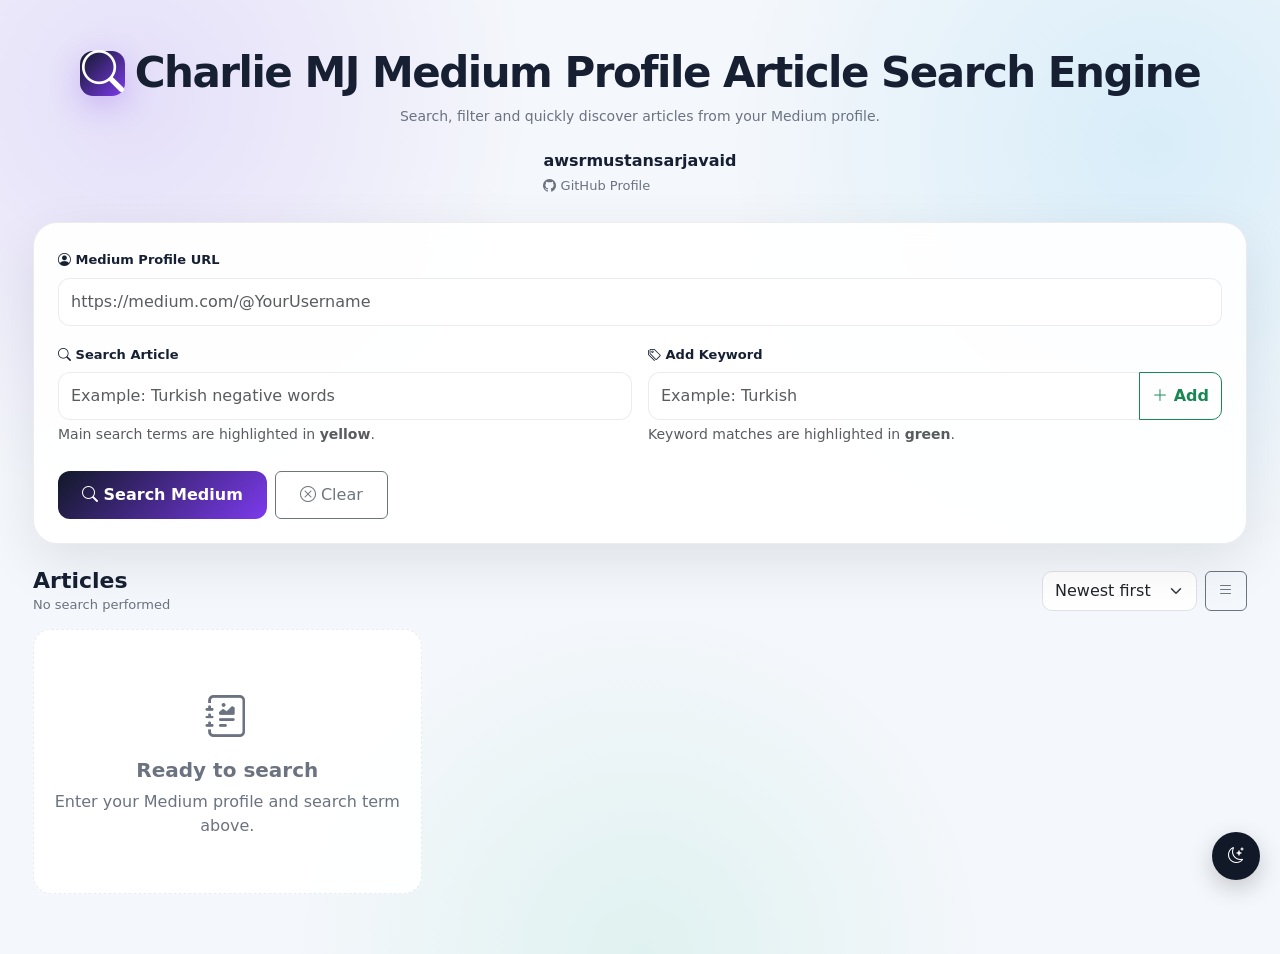
==== index.html @ 1a623908 "updating github" ====
<!DOCTYPE html>
<html lang="en">
<head>
    <meta charset="UTF-8">
    <meta name="viewport" content="width=device-width, initial-scale=1.0">

    <!-- =========================================================
         PAGE TITLE
         ========================================================= -->
    <title>Charlie MJ Medium Profile Article Search Engine</title>

    <!-- Bootstrap 5 CDN for responsive frontend components -->
    <link
        href="https://cdn.jsdelivr.net/npm/bootstrap@5.3.3/dist/css/bootstrap.min.css"
        rel="stylesheet"
    >

    <!-- Bootstrap Icons -->
    <link
        rel="stylesheet"
        href="https://cdn.jsdelivr.net/npm/bootstrap-icons@1.11.3/font/bootstrap-icons.min.css"
    >

    <!-- =========================================================
         CUSTOM CSS
         ========================================================= -->
    <style>
        /*
        =========================================================
        CHARLIE MJ MEDIUM ARTICLE SEARCH ENGINE
        CUSTOM FRONTEND STYLES
        =========================================================

        The visual design intentionally avoids displaying large
        article descriptions. Search results contain:

            - Cover image
            - Article title
            - Publication date
            - Open Article button

        This keeps the page clean when many articles are found.
        */

        :root {
            --page-bg: #f4f7fb;
            --card-bg: rgba(255, 255, 255, 0.92);
            --text-main: #172033;
            --text-muted: #6b7280;
            --border: rgba(15, 23, 42, 0.08);
            --accent: #7c3aed;
            --accent-dark: #5b21b6;
            --search-highlight: #ffe066;
            --keyword-highlight: #b8f2d0;
        }

        * {
            box-sizing: border-box;
        }

        body {
            min-height: 100vh;
            margin: 0;
            color: var(--text-main);
            font-family:
                Inter,
                system-ui,
                -apple-system,
                BlinkMacSystemFont,
                "Segoe UI",
                sans-serif;

            /*
                Modern layered background.
                No external background image is required.
            */
            background:
                radial-gradient(
                    circle at 10% 10%,
                    rgba(124, 58, 237, 0.13),
                    transparent 28%
                ),
                radial-gradient(
                    circle at 90% 15%,
                    rgba(14, 165, 233, 0.12),
                    transparent 30%
                ),
                radial-gradient(
                    circle at 50% 100%,
                    rgba(16, 185, 129, 0.09),
                    transparent 30%
                ),
                var(--page-bg);

            transition: background 0.3s ease, color 0.3s ease;
        }

        body.dark-mode {
            --page-bg: #0b1020;
            --card-bg: rgba(18, 25, 43, 0.94);
            --text-main: #f3f4f6;
            --text-muted: #a7b0c0;
            --border: rgba(255, 255, 255, 0.09);
            --search-highlight: #66520a;
            --keyword-highlight: #124d35;

            background:
                radial-gradient(
                    circle at 10% 10%,
                    rgba(124, 58, 237, 0.18),
                    transparent 28%
                ),
                radial-gradient(
                    circle at 90% 15%,
                    rgba(14, 165, 233, 0.12),
                    transparent 30%
                ),
                #0b1020;
        }

        .page-shell {
            max-width: 1250px;
            margin: auto;
            padding: 28px 18px 60px;
        }

        /* ======================================================
           BRAND / TEXT LOGO
           ====================================================== */

        .brand-area {
            text-align: center;
            padding: 20px 10px 14px;
        }

        .brand-logo {
            display: inline-flex;
            align-items: center;
            gap: 10px;
            margin: 0;
            font-size: clamp(25px, 4vw, 42px);
            font-weight: 900;
            letter-spacing: -1.5px;
        }

        .brand-icon {
            width: 45px;
            height: 45px;
            display: inline-flex;
            align-items: center;
            justify-content: center;
            border-radius: 13px;
            color: white;
            background: linear-gradient(135deg, #111827, #7c3aed);
            box-shadow: 0 10px 30px rgba(124, 58, 237, 0.25);
        }

        .brand-subtitle {
            margin: 8px 0 0;
            color: var(--text-muted);
            font-size: 14px;
        }

        /* ======================================================
           GITHUB PROFILE
           ====================================================== */

        .github-profile {
            display: flex;
            align-items: center;
            justify-content: center;
            gap: 12px;
            margin: 8px 0 25px;
        }

        .github-avatar {
            width: 52px;
            height: 52px;
            border-radius: 50%;
            border: 3px solid white;
            box-shadow: 0 7px 22px rgba(0, 0, 0, 0.18);
            object-fit: cover;
        }

        .github-name {
            font-weight: 800;
            color: var(--text-main);
        }

        .github-link {
            color: var(--text-muted);
            text-decoration: none;
            font-size: 13px;
        }

        .github-link:hover {
            text-decoration: underline;
        }

        /* ======================================================
           SEARCH PANEL
           ====================================================== */

        .search-panel {
            background: var(--card-bg);
            border: 1px solid var(--border);
            border-radius: 24px;
            padding: 24px;
            box-shadow: 0 18px 55px rgba(15, 23, 42, 0.09);
            backdrop-filter: blur(16px);
            margin-bottom: 22px;
        }

        .form-label {
            color: var(--text-main);
            font-weight: 800;
            font-size: 13px;
        }

        .form-control {
            min-height: 48px;
            border-radius: 12px;
            border: 1px solid var(--border);
            background: rgba(255, 255, 255, 0.78);
            color: #111827;
        }

        body.dark-mode .form-control {
            background: rgba(255, 255, 255, 0.06);
            color: #f3f4f6;
        }

        .form-control:focus {
            border-color: var(--accent);
            box-shadow: 0 0 0 4px rgba(124, 58, 237, 0.12);
        }

        .search-button {
            min-height: 48px;
            border-radius: 12px;
            font-weight: 800;
            background: linear-gradient(135deg, #111827, #7c3aed);
            border: none;
        }

        .search-button:hover {
            transform: translateY(-1px);
        }

        .add-keyword-button {
            border-radius: 10px;
            font-weight: 700;
        }

        /* ======================================================
           KEYWORD CHIPS
           ====================================================== */

        .keyword-list {
            display: flex;
            flex-wrap: wrap;
            gap: 7px;
            margin-top: 10px;
        }

        .keyword-chip {
            display: inline-flex;
            align-items: center;
            gap: 7px;
            padding: 6px 10px;
            border-radius: 999px;
            background: #ecfdf5;
            color: #047857;
            border: 1px solid #a7f3d0;
            font-size: 13px;
            font-weight: 800;
        }

        .keyword-chip button {
            border: 0;
            background: transparent;
            color: inherit;
            padding: 0;
            line-height: 1;
        }

        /* ======================================================
           RESULT TOOLBAR
           ====================================================== */

        .results-toolbar {
            display: flex;
            justify-content: space-between;
            align-items: center;
            gap: 12px;
            flex-wrap: wrap;
            margin: 24px 0 15px;
        }

        .results-title {
            font-size: 22px;
            font-weight: 900;
            margin: 0;
        }

        .result-count {
            color: var(--text-muted);
            font-size: 13px;
        }

        .toolbar-select {
            width: auto;
            min-width: 155px;
            min-height: 40px;
            border-radius: 10px;
        }

        /* ======================================================
           ARTICLE CARDS
           ====================================================== */

        .article-card {
            height: 100%;
            overflow: hidden;
            border: 1px solid var(--border);
            border-radius: 18px;
            background: var(--card-bg);
            box-shadow: 0 10px 35px rgba(15, 23, 42, 0.07);
            transition:
                transform 0.2s ease,
                box-shadow 0.2s ease;
        }

        .article-card:hover {
            transform: translateY(-5px);
            box-shadow: 0 18px 42px rgba(15, 23, 42, 0.13);
        }

        .cover-wrapper {
            position: relative;
            height: 190px;
            overflow: hidden;
            background: #e5e7eb;
        }

        .cover-image {
            width: 100%;
            height: 100%;
            object-fit: cover;
            display: block;
            transition: transform 0.35s ease;
        }

        .article-card:hover .cover-image {
            transform: scale(1.035);
        }

        .cover-placeholder {
            width: 100%;
            height: 100%;
            display: flex;
            align-items: center;
            justify-content: center;
            background:
                linear-gradient(135deg, #111827, #7c3aed);
            color: white;
            font-size: 42px;
        }

        .article-body {
            padding: 16px;
        }

        .article-title {
            margin: 0 0 9px;
            font-size: 17px;
            line-height: 1.38;
            font-weight: 900;
        }

        .article-title a {
            color: var(--text-main);
            text-decoration: none;
        }

        .article-title a:hover {
            text-decoration: underline;
        }

        .article-date {
            color: var(--text-muted);
            font-size: 12px;
            margin-bottom: 14px;
        }

        .read-button {
            width: 100%;
            border-radius: 10px;
            font-weight: 800;
        }

        /* ======================================================
           HIGHLIGHTING
           ====================================================== */

        /*
            Yellow = main search text
            Green = keyword
        */

        mark.search-highlight {
            background: var(--search-highlight);
            color: inherit;
            font-weight: 900;
            padding: 1px 3px;
            border-radius: 4px;
        }

        mark.keyword-highlight {
            background: var(--keyword-highlight);
            color: inherit;
            font-weight: 900;
            padding: 1px 3px;
            border-radius: 4px;
        }

        /* ======================================================
           EMPTY / STATUS STATES
           ====================================================== */

        .empty-state {
            text-align: center;
            padding: 55px 20px;
            color: var(--text-muted);
            background: var(--card-bg);
            border: 1px dashed var(--border);
            border-radius: 18px;
        }

        .empty-icon {
            font-size: 42px;
            margin-bottom: 10px;
        }

        .status-box {
            display: none;
            margin-top: 14px;
            border-radius: 10px;
            font-size: 13px;
        }

        /* ======================================================
           DARK MODE BUTTON
           ====================================================== */

        .theme-button {
            position: fixed;
            right: 20px;
            bottom: 20px;
            z-index: 1000;
            width: 48px;
            height: 48px;
            border: 0;
            border-radius: 50%;
            background: #111827;
            color: white;
            box-shadow: 0 8px 25px rgba(0, 0, 0, 0.2);
        }

        /* ======================================================
           LIST VIEW
           ====================================================== */

        .article-grid.list-view .article-card {
            display: flex;
            flex-direction: row;
        }

        .article-grid.list-view .cover-wrapper {
            width: 240px;
            min-width: 240px;
            height: 170px;
        }

        .article-grid.list-view .article-body {
            flex: 1;
        }

        @media (max-width: 700px) {
            .article-grid.list-view .article-card {
                display: block;
            }

            .article-grid.list-view .cover-wrapper {
                width: 100%;
                height: 190px;
            }
        }
    </style>
</head>

<body>

<div class="page-shell">

    <!-- =========================================================
         BRAND / TEXT LOGO
         ========================================================= -->

    <header class="brand-area">

        <h1 class="brand-logo">
            <span class="brand-icon">
                <i class="bi bi-search"></i>
            </span>

            Charlie MJ Medium Profile Article Search Engine
        </h1>

        <p class="brand-subtitle">
            Search, filter and quickly discover articles from your Medium profile.
        </p>

    </header>


    <!-- =========================================================
         GITHUB PROFILE
         =========================================================

         The .png endpoint automatically displays the GitHub
         account avatar associated with this username.
    -->

    <div class="github-profile">

        <img
            class="github-avatar"
            src="https://github.com/awsrmmustansarjavaid.png?size=120"
            alt="GitHub profile picture"
            onerror="this.style.display='none';"
        >

        <div>
            <div class="github-name">
                awsrmustansarjavaid
            </div>

            <a
                class="github-link"
                href="https://github.com/awsrmmustansarjavaid"
                target="_blank"
                rel="noopener noreferrer"
            >
                <i class="bi bi-github"></i>
                GitHub Profile
            </a>
        </div>

    </div>


    <!-- =========================================================
         SEARCH PANEL
         ========================================================= -->

    <section class="search-panel">

        <div class="row g-3">

            <!-- Medium profile -->
            <div class="col-12">

                <label
                    for="profileUrl"
                    class="form-label"
                >
                    <i class="bi bi-person-circle"></i>
                    Medium Profile URL
                </label>

                <input
                    id="profileUrl"
                    class="form-control"
                    type="url"
                    placeholder="https://medium.com/@YourUsername"
                >

            </div>


            <!-- Main search -->
            <div class="col-lg-6">

                <label
                    for="searchText"
                    class="form-label"
                >
                    <i class="bi bi-search"></i>
                    Search Article
                </label>

                <input
                    id="searchText"
                    class="form-control"
                    type="text"
                    placeholder="Example: Turkish negative words"
                >

                <div class="form-text">
                    Main search terms are highlighted in
                    <strong>yellow</strong>.
                </div>

            </div>


            <!-- Keyword input -->
            <div class="col-lg-6">

                <label
                    for="keywordInput"
                    class="form-label"
                >
                    <i class="bi bi-tags"></i>
                    Add Keyword
                </label>

                <div class="input-group">

                    <input
                        id="keywordInput"
                        class="form-control"
                        type="text"
                        placeholder="Example: Turkish"
                    >

                    <button
                        id="addKeywordBtn"
                        class="btn btn-outline-success add-keyword-button"
                        type="button"
                    >
                        <i class="bi bi-plus-lg"></i>
                        Add
                    </button>

                </div>

                <div class="form-text">
                    Keyword matches are highlighted in
                    <strong>green</strong>.
                </div>

                <!-- Dynamically generated keyword chips -->
                <div
                    id="keywordList"
                    class="keyword-list"
                ></div>

            </div>


            <!-- Search controls -->
            <div class="col-12">

                <div class="d-flex flex-wrap gap-2">

                    <button
                        id="searchBtn"
                        class="btn btn-primary search-button px-4"
                        type="button"
                    >
                        <i class="bi bi-search"></i>
                        Search Medium
                    </button>

                    <button
                        id="clearBtn"
                        class="btn btn-outline-secondary px-4"
                        type="button"
                    >
                        <i class="bi bi-x-circle"></i>
                        Clear
                    </button>

                </div>

            </div>

        </div>


        <!-- Status -->
        <div
            id="statusBox"
            class="alert alert-secondary status-box"
            role="alert"
        ></div>

    </section>


    <!-- =========================================================
         RESULTS TOOLBAR
         ========================================================= -->

    <div class="results-toolbar">

        <div>
            <h2 class="results-title">
                Articles
            </h2>

            <div
                id="resultCount"
                class="result-count"
            >
                No search performed
            </div>
        </div>


        <div class="d-flex gap-2">

            <!-- Sort -->
            <select
                id="sortSelect"
                class="form-select toolbar-select"
                aria-label="Sort articles"
            >
                <option value="newest">
                    Newest first
                </option>

                <option value="oldest">
                    Oldest first
                </option>

                <option value="title">
                    Title A–Z
                </option>
            </select>


            <!-- Grid/List -->
            <button
                id="viewToggle"
                class="btn btn-outline-secondary"
                type="button"
                title="Switch view"
            >
                <i class="bi bi-list"></i>
            </button>

        </div>

    </div>


    <!-- =========================================================
         RESULTS
         ========================================================= -->

    <main
        id="results"
        class="row row-cols-1 row-cols-md-2 row-cols-xl-3 g-4 article-grid"
    >

        <div class="col-12">

            <div class="empty-state">

                <div class="empty-icon">
                    <i class="bi bi-journal-richtext"></i>
                </div>

                <h3 class="h5 fw-bold">
                    Ready to search
                </h3>

                <p class="mb-0">
                    Enter your Medium profile and search term above.
                </p>

            </div>

        </div>

    </main>

</div>


<!-- =========================================================
     DARK MODE BUTTON
     ========================================================= -->

<button
    id="themeBtn"
    class="theme-button"
    type="button"
    title="Toggle dark mode"
    aria-label="Toggle dark mode"
>
    <i class="bi bi-moon-stars"></i>
</button>


<!-- Bootstrap JavaScript -->
<script
    src="https://cdn.jsdelivr.net/npm/bootstrap@5.3.3/dist/js/bootstrap.bundle.min.js">
</script>


<script>
/*
================================================================
CHARLIE MJ MEDIUM PROFILE ARTICLE SEARCH ENGINE
JAVASCRIPT
================================================================

MAIN FEATURES
--------------
1. Medium profile URL
2. Main article search
3. Multiple keyword chips
4. Add/remove keywords
5. Search highlighting
6. Keyword highlighting
7. Cover image display
8. Sort by date/title
9. Grid/list view
10. Dark mode
11. Remember profile URL
12. Clean responsive Bootstrap frontend

IMPORTANT TECHNICAL NOTE
------------------------
A local browser-only HTML file cannot directly and reliably
scrape an unlimited Medium archive because of browser CORS
restrictions and Medium's changing page structure.

This version uses Medium's RSS feed through rss2json.com.

That means the number of searchable historical articles depends
on what the Medium RSS feed exposes.

The interface is intentionally designed so that a future local
backend/archive index can be plugged into the same frontend.
================================================================
*/


/* =============================================================
   APPLICATION STATE
   ============================================================= */

let keywords = [];

let allArticles = [];

let currentView = "grid";


/* =============================================================
   DOM REFERENCES
   ============================================================= */

const profileUrlInput =
    document.getElementById("profileUrl");

const searchTextInput =
    document.getElementById("searchText");

const keywordInput =
    document.getElementById("keywordInput");

const keywordList =
    document.getElementById("keywordList");

const searchBtn =
    document.getElementById("searchBtn");

const clearBtn =
    document.getElementById("clearBtn");

const addKeywordBtn =
    document.getElementById("addKeywordBtn");

const results =
    document.getElementById("results");

const resultCount =
    document.getElementById("resultCount");

const statusBox =
    document.getElementById("statusBox");

const sortSelect =
    document.getElementById("sortSelect");

const viewToggle =
    document.getElementById("viewToggle");

const themeBtn =
    document.getElementById("themeBtn");


/* =============================================================
   REMEMBER MEDIUM PROFILE URL
   ============================================================= */

const savedProfileUrl =
    localStorage.getItem("charlieMediumProfileUrl");

if (savedProfileUrl) {
    profileUrlInput.value = savedProfileUrl;
}


/* =============================================================
   TEXT NORMALIZATION
   ============================================================= */

function normalize(text) {

    return String(text || "")
        .toLowerCase()
        .normalize("NFKC")
        .trim();
}


/* =============================================================
   HTML ESCAPING
   ============================================================= */

function escapeHtml(value) {

    return String(value || "")
        .replace(/&/g, "&amp;")
        .replace(/</g, "&lt;")
        .replace(/>/g, "&gt;")
        .replace(/"/g, "&quot;")
        .replace(/'/g, "&#039;");
}


/* =============================================================
   BUILD MEDIUM RSS URL
   ============================================================= */

function buildFeedUrl(profileUrl) {

    let cleanUrl =
        profileUrl.trim();

    if (!cleanUrl) {
        throw new Error(
            "Please enter your Medium profile URL."
        );
    }

    if (!/^https?:\/\//i.test(cleanUrl)) {
        cleanUrl = "https://" + cleanUrl;
    }

    let url;

    try {
        url = new URL(cleanUrl);
    } catch {
        throw new Error(
            "The Medium profile URL is not valid."
        );
    }


    /*
        Standard Medium profile:
            https://medium.com/@username
    */

    if (url.hostname === "medium.com") {

        const parts =
            url.pathname
                .split("/")
                .filter(Boolean);

        if (
            parts.length === 0 ||
            !parts[0].startsWith("@")
        ) {
            throw new Error(
                "Use a profile URL such as https://medium.com/@username"
            );
        }

        return "https://medium.com/feed/" + parts[0];
    }


    /*
        Medium custom publication/profile domain:
            https://username.medium.com
    */

    if (
        url.hostname.endsWith(".medium.com")
    ) {
        return (
            "https://" +
            url.hostname +
            "/feed"
        );
    }


    throw new Error(
        "Please enter a valid Medium profile URL."
    );
}


/* =============================================================
   ADD KEYWORD
   ============================================================= */

function addKeyword() {

    const value =
        keywordInput.value.trim();

    if (!value) {
        return;
    }

    const normalized =
        normalize(value);

    /*
        Prevent duplicate keywords.
    */
    if (
        keywords.some(
            keyword =>
                normalize(keyword) === normalized
        )
    ) {
        keywordInput.value = "";
        return;
    }

    keywords.push(value);

    keywordInput.value = "";

    renderKeywordChips();
}


/* =============================================================
   REMOVE KEYWORD
   ============================================================= */

function removeKeyword(index) {

    keywords.splice(index, 1);

    renderKeywordChips();

    /*
        If articles are already loaded, immediately re-filter.
    */
    if (allArticles.length > 0) {
        applyFiltersAndRender();
    }
}


/* =============================================================
   RENDER KEYWORD CHIPS
   ============================================================= */

function renderKeywordChips() {

    if (keywords.length === 0) {

        keywordList.innerHTML = "";

        return;
    }

    keywordList.innerHTML =
        keywords.map(
            (keyword, index) => `

                <span class="keyword-chip">

                    <i class="bi bi-tag-fill"></i>

                    ${escapeHtml(keyword)}

                    <button
                        type="button"
                        title="Remove keyword"
                        aria-label="Remove keyword"
                        onclick="removeKeyword(${index})"
                    >
                        <i class="bi bi-x-lg"></i>
                    </button>

                </span>
            `
        ).join("");
}


/* =============================================================
   STRIP HTML FROM RSS DESCRIPTION
   ============================================================= */

function stripHtml(html) {

    const element =
        document.createElement("div");

    element.innerHTML =
        html || "";

    return (
        element.textContent ||
        element.innerText ||
        ""
    )
    .replace(/\s+/g, " ")
    .trim();
}


/* =============================================================
   CREATE SEARCHABLE ARTICLE TEXT
   ============================================================= */

function searchableArticleText(article) {

    return normalize(
        [
            article.title,
            article.description,
            article.content
        ].join(" ")
    );
}


/* =============================================================
   ARTICLE MATCHING
   ============================================================= */

function articleMatches(
    article,
    mainSearch,
    selectedKeywords
) {

    const text =
        searchableArticleText(article);

    /*
        Main search:
        If empty, don't restrict by it.
    */
    if (
        mainSearch &&
        !text.includes(normalize(mainSearch))
    ) {
        return false;
    }


    /*
        Multiple keywords:
        All keyword filters must match.

        Example:
            Turkish
            grammar
            negative

        An article must contain all three.
    */
    for (const keyword of selectedKeywords) {

        if (
            !text.includes(normalize(keyword))
        ) {
            return false;
        }
    }

    return true;
}


/* =============================================================
   HIGHLIGHT TEXT
   ============================================================= */

function highlightText(
    text,
    mainSearch,
    selectedKeywords
) {

    let safeText =
        escapeHtml(text);

    /*
        Build terms from the main search and all keywords.
        Longest terms are processed first so that larger phrases
        are highlighted correctly.
    */

    const terms = [];

    if (mainSearch.trim()) {
        terms.push({
            value: mainSearch.trim(),
            className: "search-highlight"
        });
    }

    selectedKeywords.forEach(keyword => {
        if (keyword.trim()) {
            terms.push({
                value: keyword.trim(),
                className: "keyword-highlight"
            });
        }
    });


    /*
        Remove duplicate terms.
    */
    const uniqueTerms = [];

    for (const item of terms) {

        const exists =
            uniqueTerms.some(
                existing =>
                    normalize(existing.value) ===
                    normalize(item.value)
            );

        if (!exists) {
            uniqueTerms.push(item);
        }
    }


    /*
        Highlight longer phrases first.
    */
    uniqueTerms.sort(
        (a, b) =>
            b.value.length -
            a.value.length
    );


    /*
        We temporarily protect already-created marks
        to prevent overlapping replacements.
    */
    const placeholders = [];


    uniqueTerms.forEach((item, index) => {

        const placeholder =
            `___HIGHLIGHT_${index}_${placeholders.length}___`;

        /*
            Escape special regex characters.
        */
        const escapedTerm =
            item.value.replace(
                /[.*+?^${}()|[\]\\]/g,
                "\\$&"
            );

        const regex =
            new RegExp(
                escapedTerm,
                "gi"
            );

        if (regex.test(safeText)) {

            safeText =
                safeText.replace(
                    regex,
                    match => {

                        const token =
                            `@@@${placeholders.length}@@@`;

                        placeholders.push({
                            token,
                            html:
                                `<mark class="${item.className}">${match}</mark>`
                        });

                        return token;
                    }
                );
        }
    });


    /*
        Restore placeholders.
    */
    placeholders.forEach(item => {

        safeText =
            safeText.replaceAll(
                item.token,
                item.html
            );
    });

    return safeText;
}


/* =============================================================
   FORMAT DATE
   ============================================================= */

function formatDate(dateValue) {

    if (!dateValue) {
        return "Date unavailable";
    }

    const date =
        new Date(dateValue);

    if (
        Number.isNaN(
            date.getTime()
        )
    ) {
        return "Date unavailable";
    }

    return date.toLocaleDateString(
        undefined,
        {
            day: "2-digit",
            month: "short",
            year: "numeric"
        }
    );
}


/* =============================================================
   FALLBACK COVER
   ============================================================= */

function extractImageFromHtml(html) {

    /*
        Medium's RSS feed (via rss2json) usually leaves the
        "thumbnail" field empty. The real cover image is still
        present, but embedded as an <img> tag inside the
        article's HTML "content" / "description" field instead.

        Medium also injects a hidden 1x1 tracking pixel as the
        very first <img> in that HTML, so we skip any image
        that is obviously just a tracking pixel and return the
        first real-looking image we find.
    */

    if (!html) {
        return "";
    }

    const imgTagPattern = /<img[^>]*>/gi;
    const srcPattern = /src=["']([^"']+)["']/i;
    const widthPattern = /width=["']?(\d+)["']?/i;
    const heightPattern = /height=["']?(\d+)["']?/i;

    const imgTags =
        html.match(imgTagPattern) || [];

    for (const tag of imgTags) {

        const srcMatch =
            tag.match(srcPattern);

        if (!srcMatch) {
            continue;
        }

        const src = srcMatch[1];

        const widthMatch =
            tag.match(widthPattern);

        const heightMatch =
            tag.match(heightPattern);

        const width =
            widthMatch ? parseInt(widthMatch[1], 10) : null;

        const height =
            heightMatch ? parseInt(heightMatch[1], 10) : null;

        const isTrackingPixel =
            (width !== null && width <= 2) ||
            (height !== null && height <= 2) ||
            src.includes("stat.medium.com") ||
            src.includes("/stat?event=");

        if (isTrackingPixel) {
            continue;
        }

        return src;
    }

    return "";
}


function coverMarkup(article) {

    /*
        RSS services may expose an image through:
            thumbnail
            enclosure.link
            media:content
            an <img> tag inside content/description

        Different feeds expose different fields, and Medium's
        feed (through rss2json) generally only exposes the
        cover picture inside the HTML content, not "thumbnail".
    */

    const image =
        article.thumbnail ||
        (
            article.enclosure &&
            article.enclosure.link
        ) ||
        extractImageFromHtml(article.content) ||
        extractImageFromHtml(article.description) ||
        "";

    if (!image) {

        return `
            <div class="cover-placeholder">
                <i class="bi bi-file-earmark-text"></i>
            </div>
        `;
    }

    return `
        <img
            class="cover-image"
            src="${escapeHtml(image)}"
            alt="Article cover"
            loading="lazy"
            onerror="
                this.outerHTML =
                '<div class=&quot;cover-placeholder&quot;><i class=&quot;bi bi-file-earmark-text&quot;></i></div>';
            "
        >
    `;
}


/* =============================================================
   SORT ARTICLES
   ============================================================= */

function sortArticles(articleArray) {

    const sorted =
        [...articleArray];

    const sort =
        sortSelect.value;


    if (sort === "newest") {

        sorted.sort(
            (a, b) =>
                new Date(b.pubDate) -
                new Date(a.pubDate)
        );

    } else if (sort === "oldest") {

        sorted.sort(
            (a, b) =>
                new Date(a.pubDate) -
                new Date(b.pubDate)
        );

    } else if (sort === "title") {

        sorted.sort(
            (a, b) =>
                String(a.title || "")
                    .localeCompare(
                        String(b.title || ""),
                        undefined,
                        {
                            sensitivity: "base"
                        }
                    )
        );
    }

    return sorted;
}


/* =============================================================
   RENDER ARTICLES
   ============================================================= */

function renderArticles(articleArray) {

    const mainSearch =
        searchTextInput.value.trim();

    const sorted =
        sortArticles(articleArray);

    resultCount.textContent =
        `${sorted.length} matching article${sorted.length === 1 ? "" : "s"}`;


    if (sorted.length === 0) {

        results.className =
            "row article-grid";

        results.innerHTML = `

            <div class="col-12">

                <div class="empty-state">

                    <div class="empty-icon">
                        <i class="bi bi-search"></i>
                    </div>

                    <h3 class="h5 fw-bold">
                        No matching articles
                    </h3>

                    <p class="mb-0">
                        Try another search term or remove a keyword filter.
                    </p>

                </div>

            </div>
        `;

        return;
    }


    results.innerHTML =
        sorted.map(article => {

            const title =
                highlightText(
                    article.title || "Untitled Article",
                    mainSearch,
                    keywords
                );

            const safeUrl =
                escapeHtml(
                    article.link || "#"
                );

            return `

                <div class="col">

                    <article class="article-card">

                        <div class="cover-wrapper">
                            ${coverMarkup(article)}
                        </div>

                        <div class="article-body">

                            <h3 class="article-title">

                                <a
                                    href="${safeUrl}"
                                    target="_blank"
                                    rel="noopener noreferrer"
                                >
                                    ${title}
                                </a>

                            </h3>

                            <div class="article-date">
                                <i class="bi bi-calendar3"></i>
                                ${formatDate(article.pubDate)}
                            </div>

                            <a
                                href="${safeUrl}"
                                target="_blank"
                                rel="noopener noreferrer"
                                class="btn btn-dark read-button"
                            >
                                <i class="bi bi-box-arrow-up-right"></i>
                                Open Article
                            </a>

                        </div>

                    </article>

                </div>
            `;

        }).join("");


    /*
        Reapply the selected view after rendering.
    */
    if (currentView === "list") {
        results.classList.add("list-view");
    } else {
        results.classList.remove("list-view");
    }
}


/* =============================================================
   APPLY FILTERS
   ============================================================= */

function applyFiltersAndRender() {

    const mainSearch =
        normalize(
            searchTextInput.value
        );

    const filtered =
        allArticles.filter(
            article =>
                articleMatches(
                    article,
                    mainSearch,
                    keywords
                )
        );

    renderArticles(filtered);
}


/* =============================================================
   SEARCH MEDIUM
   ============================================================= */

async function searchMedium() {

    const profileUrl =
        profileUrlInput.value.trim();

    const mainSearch =
        searchTextInput.value.trim();


    /*
        At least one search criterion is required.
    */
    if (
        !mainSearch &&
        keywords.length === 0
    ) {

        showStatus(
            "Enter a search term or add at least one keyword.",
            "warning"
        );

        return;
    }


    try {

        const feedUrl =
            buildFeedUrl(profileUrl);


        /*
            Save profile URL for the next visit.
        */
        localStorage.setItem(
            "charlieMediumProfileUrl",
            profileUrl
        );


        searchBtn.disabled = true;

        searchBtn.innerHTML = `
            <span
                class="spinner-border spinner-border-sm me-1"
                aria-hidden="true"
            ></span>
            Searching...
        `;


        showStatus(
            "Loading articles from the Medium RSS feed...",
            "secondary"
        );


        /*
            rss2json is used as a browser-friendly bridge.
        */
        const apiUrl =
            "https://api.rss2json.com/v1/api.json?rss_url=" +
            encodeURIComponent(feedUrl);


        const response =
            await fetch(
                apiUrl,
                {
                    method: "GET",
                    cache: "no-store"
                }
            );


        if (!response.ok) {

            throw new Error(
                `RSS service returned HTTP ${response.status}.`
            );
        }


        const data =
            await response.json();


        if (
            data.status !== "ok"
        ) {

            throw new Error(
                data.message ||
                "The Medium RSS feed could not be loaded."
            );
        }


        allArticles =
            Array.isArray(data.items)
                ? data.items
                : [];


        applyFiltersAndRender();


        showStatus(
            `Search completed. ${allArticles.length} article(s) were retrieved from the Medium feed.`,
            "success"
        );


    } catch (error) {

        allArticles = [];

        results.innerHTML = `

            <div class="col-12">

                <div class="empty-state">

                    <div class="empty-icon">
                        <i class="bi bi-exclamation-triangle"></i>
                    </div>

                    <h3 class="h5 fw-bold">
                        Search could not be completed
                    </h3>

                    <p class="mb-0">
                        ${escapeHtml(error.message)}
                    </p>

                </div>

            </div>
        `;

        resultCount.textContent =
            "Search failed";

        showStatus(
            error.message,
            "danger"
        );


    } finally {

        searchBtn.disabled = false;

        searchBtn.innerHTML = `
            <i class="bi bi-search"></i>
            Search Medium
        `;
    }
}


/* =============================================================
   STATUS MESSAGE
   ============================================================= */

function showStatus(
    message,
    type
) {

    statusBox.className =
        `alert alert-${type} status-box`;

    statusBox.textContent =
        message;

    statusBox.style.display =
        "block";
}


/* =============================================================
   CLEAR SEARCH
   ============================================================= */

function clearSearch() {

    searchTextInput.value = "";

    keywordInput.value = "";

    keywords = [];

    allArticles = [];

    renderKeywordChips();


    results.className =
        "row row-cols-1 row-cols-md-2 row-cols-xl-3 g-4 article-grid";


    results.innerHTML = `

        <div class="col-12">

            <div class="empty-state">

                <div class="empty-icon">
                    <i class="bi bi-journal-richtext"></i>
                </div>

                <h3 class="h5 fw-bold">
                    Ready to search
                </h3>

                <p class="mb-0">
                    Enter your Medium profile and search term above.
                </p>

            </div>

        </div>
    `;


    resultCount.textContent =
        "No search performed";

    statusBox.style.display =
        "none";
}


/* =============================================================
   GRID / LIST TOGGLE
   ============================================================= */

function toggleView() {

    currentView =
        currentView === "grid"
            ? "list"
            : "grid";


    if (
        currentView === "list"
    ) {

        results.classList.add(
            "list-view"
        );

        viewToggle.innerHTML =
            '<i class="bi bi-grid-3x3-gap"></i>';

        viewToggle.title =
            "Switch to grid view";

    } else {

        results.classList.remove(
            "list-view"
        );

        viewToggle.innerHTML =
            '<i class="bi bi-list"></i>';

        viewToggle.title =
            "Switch to list view";
    }
}


/* =============================================================
   DARK MODE
   ============================================================= */

const savedTheme =
    localStorage.getItem(
        "charlieMediumTheme"
    );

if (
    savedTheme === "dark"
) {
    document.body.classList.add(
        "dark-mode"
    );

    themeBtn.innerHTML =
        '<i class="bi bi-sun"></i>';
}


function toggleTheme() {

    document.body.classList.toggle(
        "dark-mode"
    );


    const dark =
        document.body.classList.contains(
            "dark-mode"
        );


    localStorage.setItem(
        "charlieMediumTheme",
        dark ? "dark" : "light"
    );


    themeBtn.innerHTML =
        dark
            ? '<i class="bi bi-sun"></i>'
            : '<i class="bi bi-moon-stars"></i>';
}


/* =============================================================
   EVENT LISTENERS
   ============================================================= */

searchBtn.addEventListener(
    "click",
    searchMedium
);


clearBtn.addEventListener(
    "click",
    clearSearch
);


addKeywordBtn.addEventListener(
    "click",
    addKeyword
);


keywordInput.addEventListener(
    "keydown",
    event => {

        if (
            event.key === "Enter"
        ) {
            event.preventDefault();
            addKeyword();
        }
    }
);


searchTextInput.addEventListener(
    "keydown",
    event => {

        if (
            event.key === "Enter"
        ) {
            event.preventDefault();
            searchMedium();
        }
    }
);


profileUrlInput.addEventListener(
    "change",
    () => {

        localStorage.setItem(
            "charlieMediumProfileUrl",
            profileUrlInput.value.trim()
        );
    }
);


sortSelect.addEventListener(
    "change",
    () => {

        if (
            allArticles.length > 0
        ) {
            applyFiltersAndRender();
        }
    }
);


viewToggle.addEventListener(
    "click",
    toggleView
);


themeBtn.addEventListener(
    "click",
    toggleTheme
);


/*
================================================================
END OF APPLICATION
================================================================
*/
</script>

</body>
</html>
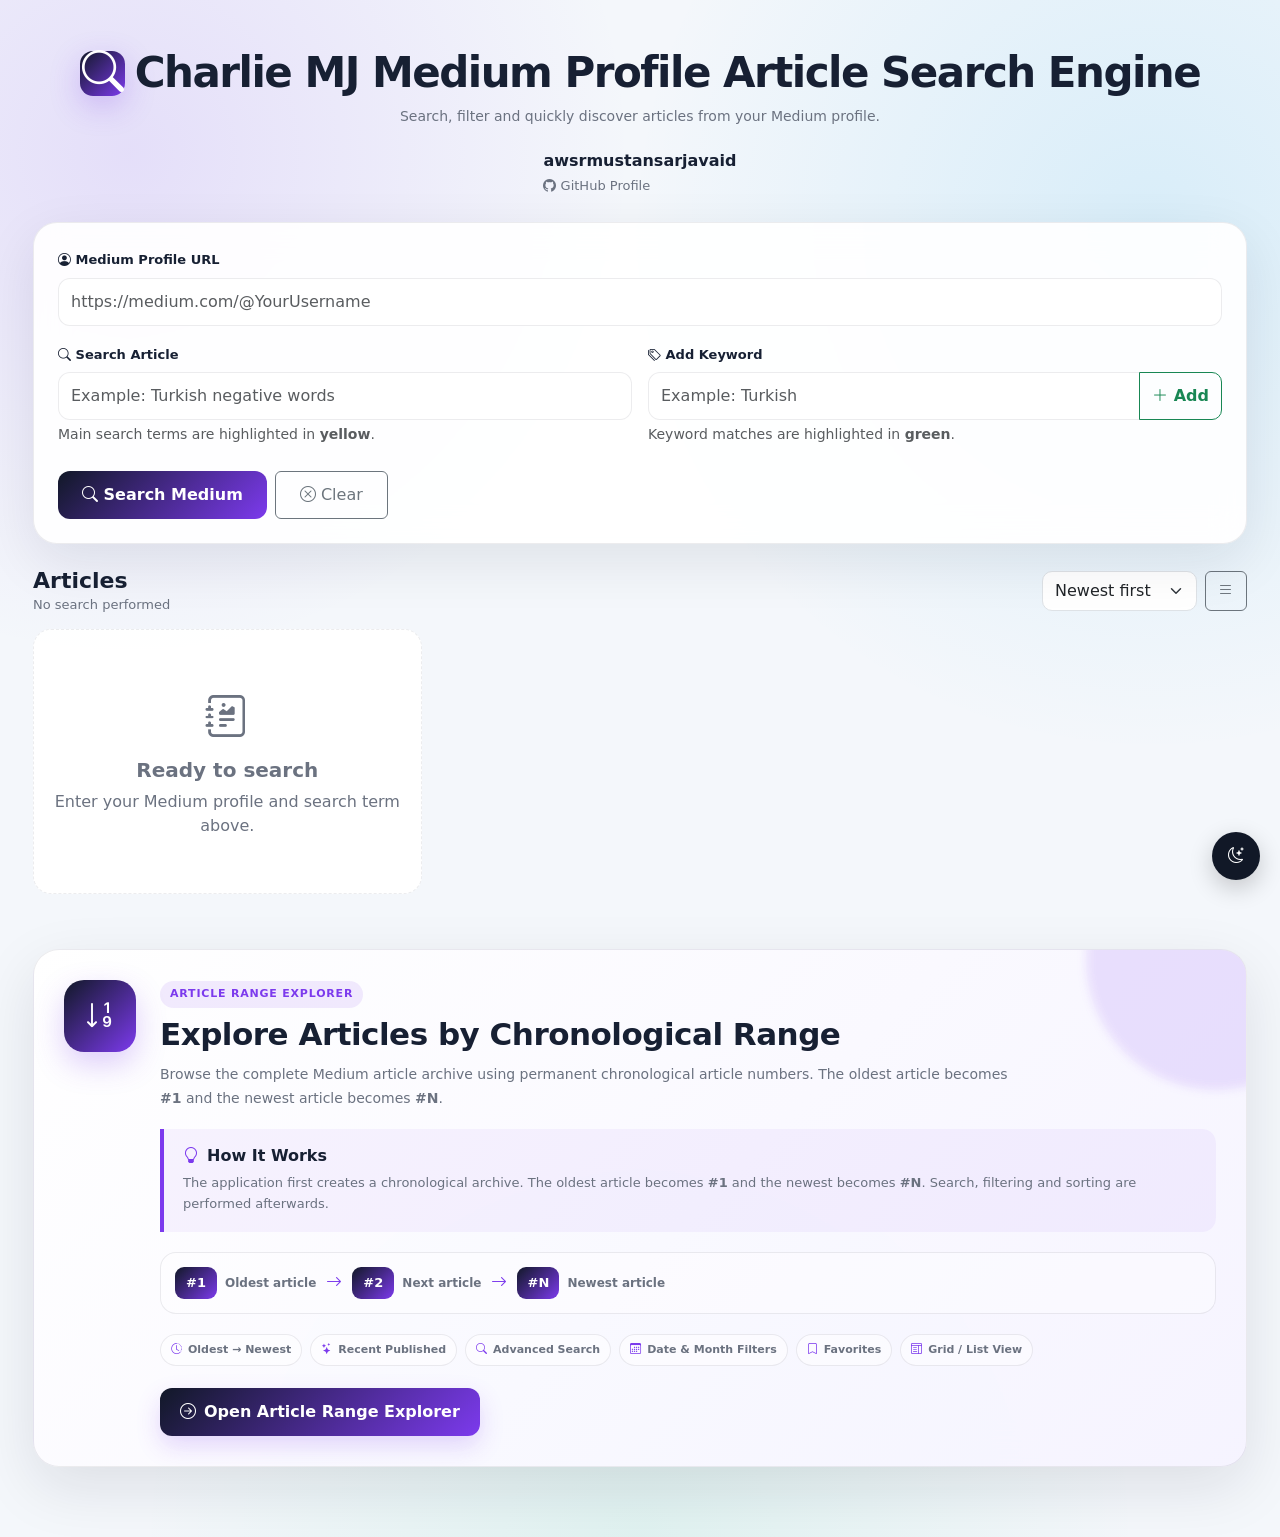
==== commit e67f411c: "updating github" ====
--- a/index.html
+++ b/index.html
@@ -1,6 +1,8 @@
 <!DOCTYPE html>
 <html lang="en">
+
 <head>
+
     <meta charset="UTF-8">
     <meta name="viewport" content="width=device-width, initial-scale=1.0">
 
@@ -9,7 +11,7 @@
          ========================================================= -->
     <title>Charlie MJ Medium Profile Article Search Engine</title>
 
-    <!-- Bootstrap 5 CDN for responsive frontend components -->
+    <!-- Bootstrap 5 CDN -->
     <link
         href="https://cdn.jsdelivr.net/npm/bootstrap@5.3.3/dist/css/bootstrap.min.css"
         rel="stylesheet"
@@ -25,43 +27,67 @@
          CUSTOM CSS
          ========================================================= -->
     <style>
+
         /*
         =========================================================
         CHARLIE MJ MEDIUM ARTICLE SEARCH ENGINE
-        CUSTOM FRONTEND STYLES
         =========================================================
 
-        The visual design intentionally avoids displaying large
-        article descriptions. Search results contain:
-
-            - Cover image
-            - Article title
-            - Publication date
-            - Open Article button
-
-        This keeps the page clean when many articles are found.
+        Main page features:
+
+        - Medium profile search
+        - Article search
+        - Multiple keyword chips
+        - Search highlighting
+        - Keyword highlighting
+        - Article cover images
+        - Newest / oldest / title sorting
+        - Grid / list view
+        - Dark mode
+        - Remembered profile URL
+        - Article Range Explorer navigation
+        =========================================================
         */
 
         :root {
+
             --page-bg: #f4f7fb;
             --card-bg: rgba(255, 255, 255, 0.92);
+
             --text-main: #172033;
             --text-muted: #6b7280;
+
             --border: rgba(15, 23, 42, 0.08);
+
             --accent: #7c3aed;
             --accent-dark: #5b21b6;
+
             --search-highlight: #ffe066;
             --keyword-highlight: #b8f2d0;
         }
 
+
+        /* ======================================================
+           GLOBAL BOX SIZING
+           ====================================================== */
+
         * {
             box-sizing: border-box;
         }
 
+
+        /* ======================================================
+           BODY
+           ====================================================== */
+
         body {
+
             min-height: 100vh;
+
             margin: 0;
+
             color: var(--text-main);
+
             font-family:
                 Inter,
                 system-ui,
@@ -71,9 +97,10 @@
                 sans-serif;
 
             /*
-                Modern layered background.
-                No external background image is required.
+            Modern layered background.
+            No external background image required.
             */
+
             background:
                 radial-gradient(
                     circle at 10% 10%,
@@ -92,16 +119,30 @@
                 ),
                 var(--page-bg);
 
-            transition: background 0.3s ease, color 0.3s ease;
-        }
+            transition:
+                background 0.3s ease,
+                color 0.3s ease;
+        }
+
+
+        /* ======================================================
+           DARK MODE
+           ====================================================== */
 
         body.dark-mode {
+
             --page-bg: #0b1020;
+
             --card-bg: rgba(18, 25, 43, 0.94);
+
             --text-main: #f3f4f6;
+
             --text-muted: #a7b0c0;
+
             --border: rgba(255, 255, 255, 0.09);
+
             --search-highlight: #66520a;
+
             --keyword-highlight: #124d35;
 
             background:
@@ -118,390 +159,1409 @@
                 #0b1020;
         }
 
+
+        /* ======================================================
+           MAIN PAGE SHELL
+           ====================================================== */
+
         .page-shell {
+
             max-width: 1250px;
+
             margin: auto;
-            padding: 28px 18px 60px;
-        }
+
+            padding:
+                28px
+                18px
+                70px;
+        }
+
 
         /* ======================================================
            BRAND / TEXT LOGO
            ====================================================== */
 
         .brand-area {
+
             text-align: center;
-            padding: 20px 10px 14px;
-        }
+
+            padding:
+                20px
+                10px
+                14px;
+        }
+
 
         .brand-logo {
+
             display: inline-flex;
+
             align-items: center;
+
             gap: 10px;
+
             margin: 0;
-            font-size: clamp(25px, 4vw, 42px);
+
+            font-size:
+                clamp(
+                    25px,
+                    4vw,
+                    42px
+                );
+
             font-weight: 900;
+
             letter-spacing: -1.5px;
         }
 
+
         .brand-icon {
+
             width: 45px;
             height: 45px;
+
             display: inline-flex;
+
             align-items: center;
             justify-content: center;
+
             border-radius: 13px;
+
             color: white;
-            background: linear-gradient(135deg, #111827, #7c3aed);
-            box-shadow: 0 10px 30px rgba(124, 58, 237, 0.25);
-        }
+
+            background:
+                linear-gradient(
+                    135deg,
+                    #111827,
+                    #7c3aed
+                );
+
+            box-shadow:
+                0 10px 30px
+                rgba(
+                    124,
+                    58,
+                    237,
+                    0.25
+                );
+        }
+
 
         .brand-subtitle {
-            margin: 8px 0 0;
+
+            margin:
+                8px
+                0
+                0;
+
             color: var(--text-muted);
+
             font-size: 14px;
         }
+
 
         /* ======================================================
            GITHUB PROFILE
            ====================================================== */
 
         .github-profile {
+
             display: flex;
+
             align-items: center;
+
             justify-content: center;
+
             gap: 12px;
-            margin: 8px 0 25px;
-        }
+
+            margin:
+                8px
+                0
+                25px;
+        }
+
 
         .github-avatar {
+
             width: 52px;
             height: 52px;
+
             border-radius: 50%;
+
             border: 3px solid white;
-            box-shadow: 0 7px 22px rgba(0, 0, 0, 0.18);
+
+            box-shadow:
+                0 7px 22px
+                rgba(
+                    0,
+                    0,
+                    0,
+                    0.18
+                );
+
             object-fit: cover;
         }
 
+
         .github-name {
+
             font-weight: 800;
+
             color: var(--text-main);
         }
 
+
         .github-link {
+
             color: var(--text-muted);
+
             text-decoration: none;
+
             font-size: 13px;
         }
 
+
         .github-link:hover {
+
             text-decoration: underline;
         }
+
 
         /* ======================================================
            SEARCH PANEL
            ====================================================== */
 
         .search-panel {
+
             background: var(--card-bg);
-            border: 1px solid var(--border);
+
+            border:
+                1px solid
+                var(--border);
+
             border-radius: 24px;
+
             padding: 24px;
-            box-shadow: 0 18px 55px rgba(15, 23, 42, 0.09);
+
+            box-shadow:
+                0 18px 55px
+                rgba(
+                    15,
+                    23,
+                    42,
+                    0.09
+                );
+
             backdrop-filter: blur(16px);
+
             margin-bottom: 22px;
         }
 
+
         .form-label {
+
             color: var(--text-main);
+
             font-weight: 800;
+
             font-size: 13px;
         }
 
+
         .form-control {
+
             min-height: 48px;
+
             border-radius: 12px;
-            border: 1px solid var(--border);
-            background: rgba(255, 255, 255, 0.78);
+
+            border:
+                1px solid
+                var(--border);
+
+            background:
+                rgba(
+                    255,
+                    255,
+                    255,
+                    0.78
+                );
+
             color: #111827;
         }
 
+
         body.dark-mode .form-control {
-            background: rgba(255, 255, 255, 0.06);
+
+            background:
+                rgba(
+                    255,
+                    255,
+                    255,
+                    0.06
+                );
+
             color: #f3f4f6;
         }
 
+
         .form-control:focus {
-            border-color: var(--accent);
-            box-shadow: 0 0 0 4px rgba(124, 58, 237, 0.12);
-        }
+
+            border-color:
+                var(--accent);
+
+            box-shadow:
+                0 0 0 4px
+                rgba(
+                    124,
+                    58,
+                    237,
+                    0.12
+                );
+        }
+
 
         .search-button {
+
             min-height: 48px;
+
             border-radius: 12px;
+
             font-weight: 800;
-            background: linear-gradient(135deg, #111827, #7c3aed);
+
+            background:
+                linear-gradient(
+                    135deg,
+                    #111827,
+                    #7c3aed
+                );
+
             border: none;
         }
 
+
         .search-button:hover {
-            transform: translateY(-1px);
-        }
+
+            transform:
+                translateY(-1px);
+        }
+
 
         .add-keyword-button {
+
             border-radius: 10px;
+
             font-weight: 700;
         }
+
 
         /* ======================================================
            KEYWORD CHIPS
            ====================================================== */
 
         .keyword-list {
+
             display: flex;
+
             flex-wrap: wrap;
+
             gap: 7px;
+
             margin-top: 10px;
         }
 
+
         .keyword-chip {
+
             display: inline-flex;
+
             align-items: center;
+
             gap: 7px;
-            padding: 6px 10px;
+
+            padding:
+                6px
+                10px;
+
             border-radius: 999px;
+
             background: #ecfdf5;
+
             color: #047857;
-            border: 1px solid #a7f3d0;
+
+            border:
+                1px solid
+                #a7f3d0;
+
             font-size: 13px;
+
             font-weight: 800;
         }
 
+
         .keyword-chip button {
+
             border: 0;
+
             background: transparent;
+
             color: inherit;
+
             padding: 0;
+
             line-height: 1;
         }
+
 
         /* ======================================================
            RESULT TOOLBAR
            ====================================================== */
 
         .results-toolbar {
+
             display: flex;
+
             justify-content: space-between;
+
             align-items: center;
+
             gap: 12px;
+
             flex-wrap: wrap;
-            margin: 24px 0 15px;
-        }
+
+            margin:
+                24px
+                0
+                15px;
+        }
+
 
         .results-title {
+
             font-size: 22px;
+
             font-weight: 900;
+
             margin: 0;
         }
 
+
         .result-count {
+
             color: var(--text-muted);
+
             font-size: 13px;
         }
 
+
         .toolbar-select {
+
             width: auto;
+
             min-width: 155px;
+
             min-height: 40px;
+
             border-radius: 10px;
         }
+
 
         /* ======================================================
            ARTICLE CARDS
            ====================================================== */
 
         .article-card {
+
             height: 100%;
+
             overflow: hidden;
-            border: 1px solid var(--border);
+
+            border:
+                1px solid
+                var(--border);
+
             border-radius: 18px;
-            background: var(--card-bg);
-            box-shadow: 0 10px 35px rgba(15, 23, 42, 0.07);
+
+            background:
+                var(--card-bg);
+
+            box-shadow:
+                0 10px 35px
+                rgba(
+                    15,
+                    23,
+                    42,
+                    0.07
+                );
+
             transition:
                 transform 0.2s ease,
                 box-shadow 0.2s ease;
         }
 
+
         .article-card:hover {
-            transform: translateY(-5px);
-            box-shadow: 0 18px 42px rgba(15, 23, 42, 0.13);
-        }
+
+            transform:
+                translateY(-5px);
+
+            box-shadow:
+                0 18px 42px
+                rgba(
+                    15,
+                    23,
+                    42,
+                    0.13
+                );
+        }
+
+
+        /* ======================================================
+           ARTICLE COVER
+           ====================================================== */
 
         .cover-wrapper {
+
             position: relative;
+
             height: 190px;
+
             overflow: hidden;
+
             background: #e5e7eb;
         }
 
+
         .cover-image {
+
             width: 100%;
+
             height: 100%;
+
             object-fit: cover;
+
             display: block;
-            transition: transform 0.35s ease;
-        }
+
+            transition:
+                transform 0.35s ease;
+        }
+
 
         .article-card:hover .cover-image {
-            transform: scale(1.035);
-        }
+
+            transform:
+                scale(1.035);
+        }
+
 
         .cover-placeholder {
+
             width: 100%;
+
             height: 100%;
+
             display: flex;
+
             align-items: center;
+
             justify-content: center;
+
             background:
-                linear-gradient(135deg, #111827, #7c3aed);
+                linear-gradient(
+                    135deg,
+                    #111827,
+                    #7c3aed
+                );
+
             color: white;
+
             font-size: 42px;
         }
 
+
         .article-body {
+
             padding: 16px;
         }
 
+
         .article-title {
-            margin: 0 0 9px;
+
+            margin:
+                0
+                0
+                9px;
+
             font-size: 17px;
+
             line-height: 1.38;
+
             font-weight: 900;
         }
 
+
         .article-title a {
-            color: var(--text-main);
+
+            color:
+                var(--text-main);
+
             text-decoration: none;
         }
 
+
         .article-title a:hover {
+
             text-decoration: underline;
         }
 
+
         .article-date {
-            color: var(--text-muted);
+
+            color:
+                var(--text-muted);
+
             font-size: 12px;
+
             margin-bottom: 14px;
         }
 
+
         .read-button {
+
             width: 100%;
+
             border-radius: 10px;
+
             font-weight: 800;
         }
 
+
         /* ======================================================
-           HIGHLIGHTING
+           SEARCH HIGHLIGHTING
            ====================================================== */
 
-        /*
-            Yellow = main search text
-            Green = keyword
-        */
-
         mark.search-highlight {
-            background: var(--search-highlight);
+
+            background:
+                var(--search-highlight);
+
             color: inherit;
+
             font-weight: 900;
-            padding: 1px 3px;
+
+            padding:
+                1px
+                3px;
+
             border-radius: 4px;
         }
 
+
         mark.keyword-highlight {
-            background: var(--keyword-highlight);
+
+            background:
+                var(--keyword-highlight);
+
             color: inherit;
+
             font-weight: 900;
-            padding: 1px 3px;
+
+            padding:
+                1px
+                3px;
+
             border-radius: 4px;
         }
+
 
         /* ======================================================
            EMPTY / STATUS STATES
            ====================================================== */
 
         .empty-state {
+
             text-align: center;
-            padding: 55px 20px;
-            color: var(--text-muted);
-            background: var(--card-bg);
-            border: 1px dashed var(--border);
+
+            padding:
+                55px
+                20px;
+
+            color:
+                var(--text-muted);
+
+            background:
+                var(--card-bg);
+
+            border:
+                1px dashed
+                var(--border);
+
             border-radius: 18px;
         }
 
+
         .empty-icon {
+
             font-size: 42px;
+
             margin-bottom: 10px;
         }
 
+
         .status-box {
+
             display: none;
+
             margin-top: 14px;
+
             border-radius: 10px;
+
             font-size: 13px;
         }
+
+
+        /* ======================================================
+           ARTICLE RANGE EXPLORER
+           ======================================================
+
+           This section appears at the bottom of the main page.
+
+           It does NOT embed article-range.html.
+
+           Instead, it provides a polished entry point to the
+           dedicated Article Range Explorer page.
+
+           Both files are located inside /app/, therefore:
+
+               href="article-range.html"
+
+           is the correct relative path.
+           ====================================================== */
+
+        .article-range-section {
+
+            margin-top: 55px;
+        }
+
+
+        .article-range-card {
+
+            position: relative;
+
+            display: flex;
+
+            align-items: flex-start;
+
+            gap: 24px;
+
+            overflow: hidden;
+
+            padding: 30px;
+
+            border:
+                1px solid
+                var(--border);
+
+            border-radius: 26px;
+
+            background:
+                linear-gradient(
+                    135deg,
+                    rgba(255,255,255,0.94),
+                    rgba(245,243,255,0.94)
+                );
+
+            box-shadow:
+                0 20px 60px
+                rgba(
+                    15,
+                    23,
+                    42,
+                    0.10
+                );
+
+            backdrop-filter:
+                blur(18px);
+        }
+
+
+        /* Decorative glow */
+
+        .article-range-card::before {
+
+            content: "";
+
+            position: absolute;
+
+            width: 260px;
+
+            height: 260px;
+
+            right: -100px;
+
+            top: -120px;
+
+            border-radius: 50%;
+
+            background:
+                rgba(
+                    124,
+                    58,
+                    237,
+                    0.13
+                );
+
+            filter: blur(5px);
+
+            pointer-events: none;
+        }
+
+
+        body.dark-mode .article-range-card {
+
+            background:
+                linear-gradient(
+                    135deg,
+                    rgba(18,25,43,0.96),
+                    rgba(30,25,55,0.96)
+                );
+        }
+
+
+        .article-range-icon {
+
+            position: relative;
+
+            flex: 0 0 72px;
+
+            width: 72px;
+
+            height: 72px;
+
+            display: flex;
+
+            align-items: center;
+
+            justify-content: center;
+
+            border-radius: 20px;
+
+            color: white;
+
+            font-size: 32px;
+
+            background:
+                linear-gradient(
+                    135deg,
+                    #111827,
+                    #7c3aed
+                );
+
+            box-shadow:
+                0 12px 30px
+                rgba(
+                    124,
+                    58,
+                    237,
+                    0.25
+                );
+        }
+
+
+        .article-range-content {
+
+            position: relative;
+
+            flex: 1;
+        }
+
+
+        .article-range-badge {
+
+            display: inline-block;
+
+            margin-bottom: 8px;
+
+            padding:
+                5px
+                10px;
+
+            border-radius: 999px;
+
+            background:
+                rgba(
+                    124,
+                    58,
+                    237,
+                    0.10
+                );
+
+            color:
+                var(--accent);
+
+            font-size: 11px;
+
+            font-weight: 900;
+
+            letter-spacing: 0.8px;
+        }
+
+
+        .article-range-content h2 {
+
+            margin:
+                0
+                0
+                10px;
+
+            color:
+                var(--text-main);
+
+            font-size:
+                clamp(
+                    23px,
+                    3vw,
+                    31px
+                );
+
+            font-weight: 900;
+
+            letter-spacing: -0.5px;
+        }
+
+
+        .article-range-content > p {
+
+            max-width: 850px;
+
+            margin:
+                0
+                0
+                18px;
+
+            color:
+                var(--text-muted);
+
+            line-height: 1.7;
+
+            font-size: 14px;
+        }
+
+
+        /* ======================================================
+           HOW IT WORKS BOX
+           ====================================================== */
+
+        .article-range-how-it-works {
+
+            margin:
+                0
+                0
+                20px;
+
+            padding:
+                17px
+                19px;
+
+            border-left:
+                4px solid
+                var(--accent);
+
+            border-radius:
+                0
+                14px
+                14px
+                0;
+
+            background:
+                rgba(
+                    124,
+                    58,
+                    237,
+                    0.055
+                );
+        }
+
+
+        .article-range-how-it-works h3 {
+
+            display: flex;
+
+            align-items: center;
+
+            gap: 8px;
+
+            margin:
+                0
+                0
+                7px;
+
+            color:
+                var(--text-main);
+
+            font-size: 16px;
+
+            font-weight: 900;
+        }
+
+
+        .article-range-how-it-works h3 i {
+
+            color:
+                var(--accent);
+        }
+
+
+        .article-range-how-it-works p {
+
+            margin: 0;
+
+            color:
+                var(--text-muted);
+
+            font-size: 13px;
+
+            line-height: 1.65;
+        }
+
+
+        /* ======================================================
+           ARTICLE NUMBER EXAMPLE
+           ====================================================== */
+
+        .article-range-example {
+
+            display: flex;
+
+            align-items: center;
+
+            flex-wrap: wrap;
+
+            gap: 10px;
+
+            margin-bottom: 20px;
+
+            padding:
+                14px;
+
+            border:
+                1px solid
+                var(--border);
+
+            border-radius: 16px;
+
+            background:
+                rgba(
+                    255,
+                    255,
+                    255,
+                    0.35
+                );
+        }
+
+
+        body.dark-mode .article-range-example {
+
+            background:
+                rgba(
+                    255,
+                    255,
+                    255,
+                    0.03
+                );
+        }
+
+
+        .range-example-item {
+
+            display: inline-flex;
+
+            align-items: center;
+
+            gap: 8px;
+
+            color:
+                var(--text-muted);
+
+            font-size: 12px;
+
+            font-weight: 700;
+        }
+
+
+        .range-example-number {
+
+            display: inline-flex;
+
+            align-items: center;
+
+            justify-content: center;
+
+            min-width: 42px;
+
+            height: 32px;
+
+            padding:
+                0
+                9px;
+
+            border-radius: 9px;
+
+            color: white;
+
+            background:
+                linear-gradient(
+                    135deg,
+                    #111827,
+                    #7c3aed
+                );
+
+            font-size: 13px;
+
+            font-weight: 900;
+        }
+
+
+        .range-example-arrow {
+
+            color:
+                var(--accent);
+
+            font-size: 16px;
+        }
+
+
+        /* ======================================================
+           ARTICLE RANGE FEATURES
+           ====================================================== */
+
+        .article-range-features {
+
+            display: flex;
+
+            flex-wrap: wrap;
+
+            gap: 8px;
+
+            margin-bottom: 22px;
+        }
+
+
+        .article-range-features span {
+
+            display: inline-flex;
+
+            align-items: center;
+
+            gap: 6px;
+
+            padding:
+                7px
+                10px;
+
+            border:
+                1px solid
+                var(--border);
+
+            border-radius: 999px;
+
+            color:
+                var(--text-muted);
+
+            background:
+                rgba(
+                    255,
+                    255,
+                    255,
+                    0.42
+                );
+
+            font-size: 11px;
+
+            font-weight: 800;
+        }
+
+
+        body.dark-mode .article-range-features span {
+
+            background:
+                rgba(
+                    255,
+                    255,
+                    255,
+                    0.035
+                );
+        }
+
+
+        .article-range-features i {
+
+            color:
+                var(--accent);
+        }
+
+
+        /* ======================================================
+           ARTICLE RANGE BUTTON
+           ====================================================== */
+
+        .article-range-button {
+
+            display: inline-flex;
+
+            align-items: center;
+
+            gap: 8px;
+
+            min-height: 48px;
+
+            padding:
+                0
+                20px;
+
+            border: none;
+
+            border-radius: 12px;
+
+            color: white;
+
+            background:
+                linear-gradient(
+                    135deg,
+                    #111827,
+                    #7c3aed
+                );
+
+            font-weight: 800;
+
+            box-shadow:
+                0 10px 25px
+                rgba(
+                    124,
+                    58,
+                    237,
+                    0.20
+                );
+
+            transition:
+                transform 0.2s ease,
+                box-shadow 0.2s ease;
+        }
+
+
+        .article-range-button:hover {
+
+            color: white;
+
+            transform:
+                translateY(-2px);
+
+            box-shadow:
+                0 14px 30px
+                rgba(
+                    124,
+                    58,
+                    237,
+                    0.28
+                );
+        }
+
 
         /* ======================================================
            DARK MODE BUTTON
            ====================================================== */
 
         .theme-button {
+
             position: fixed;
+
             right: 20px;
+
             bottom: 20px;
+
             z-index: 1000;
+
             width: 48px;
+
             height: 48px;
+
             border: 0;
+
             border-radius: 50%;
+
             background: #111827;
+
             color: white;
-            box-shadow: 0 8px 25px rgba(0, 0, 0, 0.2);
-        }
+
+            box-shadow:
+                0 8px 25px
+                rgba(
+                    0,
+                    0,
+                    0,
+                    0.2
+                );
+        }
+
 
         /* ======================================================
            LIST VIEW
            ====================================================== */
 
         .article-grid.list-view .article-card {
+
             display: flex;
+
             flex-direction: row;
         }
 
+
         .article-grid.list-view .cover-wrapper {
+
             width: 240px;
+
             min-width: 240px;
+
             height: 170px;
         }
 
+
         .article-grid.list-view .article-body {
+
             flex: 1;
         }
 
+
+        /* ======================================================
+           RESPONSIVE
+           ====================================================== */
+
         @media (max-width: 700px) {
+
+            .page-shell {
+
+                padding:
+                    18px
+                    12px
+                    70px;
+            }
+
+
+            .brand-logo {
+
+                flex-direction: column;
+
+                gap: 8px;
+
+                letter-spacing: -0.8px;
+            }
+
+
+            .search-panel {
+
+                padding: 18px;
+
+                border-radius: 18px;
+            }
+
+
             .article-grid.list-view .article-card {
+
                 display: block;
             }
 
+
             .article-grid.list-view .cover-wrapper {
+
                 width: 100%;
+
                 height: 190px;
             }
-        }
+
+
+            .article-range-card {
+
+                flex-direction: column;
+
+                padding: 22px;
+
+                border-radius: 21px;
+            }
+
+
+            .article-range-icon {
+
+                flex-basis: 62px;
+
+                width: 62px;
+
+                height: 62px;
+
+                font-size: 27px;
+            }
+
+
+            .article-range-example {
+
+                align-items: flex-start;
+
+                flex-direction: column;
+            }
+
+
+            .range-example-arrow {
+
+                transform:
+                    rotate(90deg);
+            }
+
+
+            .article-range-button {
+
+                width: 100%;
+
+                justify-content: center;
+            }
+        }
+
+
+        @media (max-width: 450px) {
+
+            .github-profile {
+
+                margin-bottom: 20px;
+            }
+
+
+            .article-range-content h2 {
+
+                font-size: 22px;
+            }
+
+
+            .article-range-features {
+
+                display: grid;
+
+                grid-template-columns:
+                    1fr;
+            }
+
+
+            .article-range-features span {
+
+                width: 100%;
+            }
+        }
+
     </style>
+
 </head>
 
+
 <body>
 
 <div class="page-shell">
+
 
     <!-- =========================================================
          BRAND / TEXT LOGO
@@ -510,11 +1570,13 @@
     <header class="brand-area">
 
         <h1 class="brand-logo">
+
             <span class="brand-icon">
                 <i class="bi bi-search"></i>
             </span>
 
             Charlie MJ Medium Profile Article Search Engine
+
         </h1>
 
         <p class="brand-subtitle">
@@ -526,11 +1588,7 @@
 
     <!-- =========================================================
          GITHUB PROFILE
-         =========================================================
-
-         The .png endpoint automatically displays the GitHub
-         account avatar associated with this username.
-    -->
+         ========================================================= -->
 
     <div class="github-profile">
 
@@ -542,6 +1600,7 @@
         >
 
         <div>
+
             <div class="github-name">
                 awsrmustansarjavaid
             </div>
@@ -555,6 +1614,7 @@
                 <i class="bi bi-github"></i>
                 GitHub Profile
             </a>
+
         </div>
 
     </div>
@@ -568,7 +1628,9 @@
 
         <div class="row g-3">
 
+
             <!-- Medium profile -->
+
             <div class="col-12">
 
                 <label
@@ -590,6 +1652,7 @@
 
 
             <!-- Main search -->
+
             <div class="col-lg-6">
 
                 <label
@@ -608,14 +1671,17 @@
                 >
 
                 <div class="form-text">
+
                     Main search terms are highlighted in
                     <strong>yellow</strong>.
+
                 </div>
 
             </div>
 
 
             <!-- Keyword input -->
+
             <div class="col-lg-6">
 
                 <label
@@ -647,11 +1713,14 @@
                 </div>
 
                 <div class="form-text">
+
                     Keyword matches are highlighted in
                     <strong>green</strong>.
+
                 </div>
 
                 <!-- Dynamically generated keyword chips -->
+
                 <div
                     id="keywordList"
                     class="keyword-list"
@@ -661,6 +1730,7 @@
 
 
             <!-- Search controls -->
+
             <div class="col-12">
 
                 <div class="d-flex flex-wrap gap-2">
@@ -674,6 +1744,7 @@
                         Search Medium
                     </button>
 
+
                     <button
                         id="clearBtn"
                         class="btn btn-outline-secondary px-4"
@@ -691,6 +1762,7 @@
 
 
         <!-- Status -->
+
         <div
             id="statusBox"
             class="alert alert-secondary status-box"
@@ -707,6 +1779,7 @@
     <div class="results-toolbar">
 
         <div>
+
             <h2 class="results-title">
                 Articles
             </h2>
@@ -717,17 +1790,20 @@
             >
                 No search performed
             </div>
+
         </div>
 
 
         <div class="d-flex gap-2">
 
             <!-- Sort -->
+
             <select
                 id="sortSelect"
                 class="form-select toolbar-select"
                 aria-label="Sort articles"
             >
+
                 <option value="newest">
                     Newest first
                 </option>
@@ -739,10 +1815,12 @@
                 <option value="title">
                     Title A–Z
                 </option>
+
             </select>
 
 
             <!-- Grid/List -->
+
             <button
                 id="viewToggle"
                 class="btn btn-outline-secondary"
@@ -788,6 +1866,259 @@
 
     </main>
 
+
+    <!-- =========================================================
+         ARTICLE RANGE EXPLORER SECTION
+         =========================================================
+
+         This is the connection between the main search page
+         and the dedicated Article Range Explorer.
+
+         IMPORTANT:
+
+         We intentionally use a normal link rather than
+         embedding article-range.html.
+
+         Both files are inside:
+
+             app/
+             ├── index.html
+             └── article-range.html
+
+         Therefore:
+
+             href="article-range.html"
+
+         is the correct relative path.
+
+         The dedicated page can contain its own complete
+         HTML/CSS/JavaScript without conflicting with this page.
+         ========================================================= -->
+
+    <section
+        class="article-range-section"
+        aria-labelledby="articleRangeHeading"
+    >
+
+        <div class="article-range-card">
+
+
+            <!-- Section icon -->
+
+            <div class="article-range-icon">
+
+                <i class="bi bi-sort-numeric-down"></i>
+
+            </div>
+
+
+            <!-- Section content -->
+
+            <div class="article-range-content">
+
+
+                <!-- Section badge -->
+
+                <span class="article-range-badge">
+                    ARTICLE RANGE EXPLORER
+                </span>
+
+
+                <!-- Section heading -->
+
+                <h2 id="articleRangeHeading">
+                    Explore Articles by Chronological Range
+                </h2>
+
+
+                <p>
+
+                    Browse the complete Medium article archive using
+                    permanent chronological article numbers. The oldest
+                    article becomes <strong>#1</strong> and the newest
+                    article becomes <strong>#N</strong>.
+
+                </p>
+
+
+                <!-- =================================================
+                     HOW IT WORKS
+                     ================================================= -->
+
+                <div class="article-range-how-it-works">
+
+                    <h3>
+
+                        <i class="bi bi-lightbulb"></i>
+
+                        How It Works
+
+                    </h3>
+
+                    <p>
+
+                        The application first creates a chronological
+                        archive. The oldest article becomes
+                        <strong>#1</strong> and the newest becomes
+                        <strong>#N</strong>. Search, filtering and sorting
+                        are performed afterwards.
+
+                    </p>
+
+                </div>
+
+
+                <!-- =================================================
+                     ARTICLE NUMBER EXAMPLE
+                     ================================================= -->
+
+                <div class="article-range-example">
+
+
+                    <div class="range-example-item">
+
+                        <span class="range-example-number">
+                            #1
+                        </span>
+
+                        <span>
+                            Oldest article
+                        </span>
+
+                    </div>
+
+
+                    <div class="range-example-arrow">
+
+                        <i class="bi bi-arrow-right"></i>
+
+                    </div>
+
+
+                    <div class="range-example-item">
+
+                        <span class="range-example-number">
+                            #2
+                        </span>
+
+                        <span>
+                            Next article
+                        </span>
+
+                    </div>
+
+
+                    <div class="range-example-arrow">
+
+                        <i class="bi bi-arrow-right"></i>
+
+                    </div>
+
+
+                    <div class="range-example-item">
+
+                        <span class="range-example-number">
+                            #N
+                        </span>
+
+                        <span>
+                            Newest article
+                        </span>
+
+                    </div>
+
+                </div>
+
+
+                <!-- =================================================
+                     AVAILABLE FEATURES
+                     ================================================= -->
+
+                <div class="article-range-features">
+
+
+                    <span>
+
+                        <i class="bi bi-clock-history"></i>
+
+                        Oldest → Newest
+
+                    </span>
+
+
+                    <span>
+
+                        <i class="bi bi-stars"></i>
+
+                        Recent Published
+
+                    </span>
+
+
+                    <span>
+
+                        <i class="bi bi-search"></i>
+
+                        Advanced Search
+
+                    </span>
+
+
+                    <span>
+
+                        <i class="bi bi-calendar3"></i>
+
+                        Date & Month Filters
+
+                    </span>
+
+
+                    <span>
+
+                        <i class="bi bi-bookmark"></i>
+
+                        Favorites
+
+                    </span>
+
+
+                    <span>
+
+                        <i class="bi bi-layout-text-window"></i>
+
+                        Grid / List View
+
+                    </span>
+
+                </div>
+
+
+                <!-- =================================================
+                     OPEN ARTICLE RANGE PAGE
+                     ================================================= -->
+
+                <div class="article-range-action">
+
+                    <a
+                        href="app/article-range.html"
+                        class="btn article-range-button"
+                    >
+
+                        <i class="bi bi-arrow-right-circle"></i>
+
+                        Open Article Range Explorer
+
+                    </a>
+
+                </div>
+
+            </div>
+
+        </div>
+
+    </section>
+
+
 </div>
 
 
@@ -802,17 +2133,23 @@
     title="Toggle dark mode"
     aria-label="Toggle dark mode"
 >
+
     <i class="bi bi-moon-stars"></i>
+
 </button>
 
 
-<!-- Bootstrap JavaScript -->
+<!-- =========================================================
+     BOOTSTRAP JAVASCRIPT
+     ========================================================= -->
+
 <script
-    src="https://cdn.jsdelivr.net/npm/bootstrap@5.3.3/dist/js/bootstrap.bundle.min.js">
-</script>
+    src="https://cdn.jsdelivr.net/npm/bootstrap@5.3.3/dist/js/bootstrap.bundle.min.js"
+></script>
 
 
 <script>
+
 /*
 ================================================================
 CHARLIE MJ MEDIUM PROFILE ARTICLE SEARCH ENGINE
@@ -820,7 +2157,7 @@
 ================================================================
 
 MAIN FEATURES
---------------
+
 1. Medium profile URL
 2. Main article search
 3. Multiple keyword chips
@@ -832,21 +2169,25 @@
 9. Grid/list view
 10. Dark mode
 11. Remember profile URL
-12. Clean responsive Bootstrap frontend
+12. Article Range Explorer navigation
 
 IMPORTANT TECHNICAL NOTE
-------------------------
+
 A local browser-only HTML file cannot directly and reliably
 scrape an unlimited Medium archive because of browser CORS
 restrictions and Medium's changing page structure.
 
 This version uses Medium's RSS feed through rss2json.com.
 
-That means the number of searchable historical articles depends
+Therefore the number of searchable historical articles depends
 on what the Medium RSS feed exposes.
 
-The interface is intentionally designed so that a future local
-backend/archive index can be plugged into the same frontend.
+The dedicated Article Range Explorer is designed separately so
+that a complete local archive such as:
+
+    data/articles.json
+
+can be used for permanent chronological numbering.
 ================================================================
 */
 
@@ -911,10 +2252,14 @@
    ============================================================= */
 
 const savedProfileUrl =
-    localStorage.getItem("charlieMediumProfileUrl");
+    localStorage.getItem(
+        "charlieMediumProfileUrl"
+    );
 
 if (savedProfileUrl) {
-    profileUrlInput.value = savedProfileUrl;
+
+    profileUrlInput.value =
+        savedProfileUrl;
 }
 
 
@@ -955,21 +2300,32 @@
     let cleanUrl =
         profileUrl.trim();
 
+
     if (!cleanUrl) {
+
         throw new Error(
             "Please enter your Medium profile URL."
         );
     }
 
+
     if (!/^https?:\/\//i.test(cleanUrl)) {
-        cleanUrl = "https://" + cleanUrl;
+
+        cleanUrl =
+            "https://" +
+            cleanUrl;
     }
 
+
     let url;
 
     try {
-        url = new URL(cleanUrl);
+
+        url =
+            new URL(cleanUrl);
+
     } catch {
+
         throw new Error(
             "The Medium profile URL is not valid."
         );
@@ -977,8 +2333,9 @@
 
 
     /*
-        Standard Medium profile:
-            https://medium.com/@username
+    Standard Medium profile:
+
+        https://medium.com/@username
     */
 
     if (url.hostname === "medium.com") {
@@ -988,27 +2345,35 @@
                 .split("/")
                 .filter(Boolean);
 
+
         if (
             parts.length === 0 ||
             !parts[0].startsWith("@")
         ) {
+
             throw new Error(
                 "Use a profile URL such as https://medium.com/@username"
             );
         }
 
-        return "https://medium.com/feed/" + parts[0];
+
+        return (
+            "https://medium.com/feed/" +
+            parts[0]
+        );
     }
 
 
     /*
-        Medium custom publication/profile domain:
-            https://username.medium.com
+    Medium custom profile domain:
+
+        https://username.medium.com
     */
 
     if (
         url.hostname.endsWith(".medium.com")
     ) {
+
         return (
             "https://" +
             url.hostname +
@@ -1032,25 +2397,33 @@
     const value =
         keywordInput.value.trim();
 
+
     if (!value) {
         return;
     }
 
+
     const normalized =
         normalize(value);
 
+
     /*
-        Prevent duplicate keywords.
+    Prevent duplicate keywords.
     */
+
     if (
         keywords.some(
             keyword =>
-                normalize(keyword) === normalized
+                normalize(keyword) ===
+                normalized
         )
     ) {
+
         keywordInput.value = "";
+
         return;
     }
+
 
     keywords.push(value);
 
@@ -1066,14 +2439,22 @@
 
 function removeKeyword(index) {
 
-    keywords.splice(index, 1);
+    keywords.splice(
+        index,
+        1
+    );
+
 
     renderKeywordChips();
 
+
     /*
-        If articles are already loaded, immediately re-filter.
+    If articles are already loaded,
+    immediately re-filter.
     */
+
     if (allArticles.length > 0) {
+
         applyFiltersAndRender();
     }
 }
@@ -1092,28 +2473,34 @@
         return;
     }
 
+
     keywordList.innerHTML =
-        keywords.map(
-            (keyword, index) => `
-
-                <span class="keyword-chip">
-
-                    <i class="bi bi-tag-fill"></i>
-
-                    ${escapeHtml(keyword)}
-
-                    <button
-                        type="button"
-                        title="Remove keyword"
-                        aria-label="Remove keyword"
-                        onclick="removeKeyword(${index})"
-                    >
-                        <i class="bi bi-x-lg"></i>
-                    </button>
-
-                </span>
-            `
-        ).join("");
+        keywords
+            .map(
+                (keyword, index) => `
+
+                    <span class="keyword-chip">
+
+                        <i class="bi bi-tag-fill"></i>
+
+                        ${escapeHtml(keyword)}
+
+                        <button
+                            type="button"
+                            title="Remove keyword"
+                            aria-label="Remove keyword"
+                            onclick="removeKeyword(${index})"
+                        >
+
+                            <i class="bi bi-x-lg"></i>
+
+                        </button>
+
+                    </span>
+
+                `
+            )
+            .join("");
 }
 
 
@@ -1126,16 +2513,18 @@
     const element =
         document.createElement("div");
 
+
     element.innerHTML =
         html || "";
+
 
     return (
         element.textContent ||
         element.innerText ||
         ""
     )
-    .replace(/\s+/g, " ")
-    .trim();
+        .replace(/\s+/g, " ")
+        .trim();
 }
 
 
@@ -1146,11 +2535,13 @@
 function searchableArticleText(article) {
 
     return normalize(
+
         [
             article.title,
             article.description,
             article.content
         ].join(" ")
+
     );
 }
 
@@ -1168,37 +2559,45 @@
     const text =
         searchableArticleText(article);
 
+
     /*
-        Main search:
-        If empty, don't restrict by it.
+    Main search.
+
+    If empty, don't restrict by it.
     */
+
     if (
         mainSearch &&
-        !text.includes(normalize(mainSearch))
+        !text.includes(
+            normalize(mainSearch)
+        )
     ) {
+
         return false;
     }
 
 
     /*
-        Multiple keywords:
-        All keyword filters must match.
-
-        Example:
-            Turkish
-            grammar
-            negative
-
-        An article must contain all three.
+    Multiple keywords.
+
+    All selected keyword filters must match.
     */
-    for (const keyword of selectedKeywords) {
+
+    for (
+        const keyword
+        of selectedKeywords
+    ) {
 
         if (
-            !text.includes(normalize(keyword))
+            !text.includes(
+                normalize(keyword)
+            )
         ) {
+
             return false;
         }
     }
+
 
     return true;
 }
@@ -1217,54 +2616,78 @@
     let safeText =
         escapeHtml(text);
 
-    /*
-        Build terms from the main search and all keywords.
-        Longest terms are processed first so that larger phrases
-        are highlighted correctly.
-    */
 
     const terms = [];
 
+
     if (mainSearch.trim()) {
+
         terms.push({
-            value: mainSearch.trim(),
-            className: "search-highlight"
+
+            value:
+                mainSearch.trim(),
+
+            className:
+                "search-highlight"
+
         });
     }
 
-    selectedKeywords.forEach(keyword => {
-        if (keyword.trim()) {
-            terms.push({
-                value: keyword.trim(),
-                className: "keyword-highlight"
-            });
-        }
-    });
+
+    selectedKeywords.forEach(
+        keyword => {
+
+            if (keyword.trim()) {
+
+                terms.push({
+
+                    value:
+                        keyword.trim(),
+
+                    className:
+                        "keyword-highlight"
+
+                });
+            }
+        }
+    );
 
 
     /*
-        Remove duplicate terms.
+    Remove duplicate terms.
     */
+
     const uniqueTerms = [];
 
-    for (const item of terms) {
+
+    for (
+        const item
+        of terms
+    ) {
 
         const exists =
             uniqueTerms.some(
                 existing =>
-                    normalize(existing.value) ===
-                    normalize(item.value)
+                    normalize(
+                        existing.value
+                    ) ===
+                    normalize(
+                        item.value
+                    )
             );
 
+
         if (!exists) {
+
             uniqueTerms.push(item);
         }
     }
 
 
     /*
-        Highlight longer phrases first.
+    Process longer phrases first.
     */
+
     uniqueTerms.sort(
         (a, b) =>
             b.value.length -
@@ -1273,66 +2696,77 @@
 
 
     /*
-        We temporarily protect already-created marks
-        to prevent overlapping replacements.
+    Protect generated marks with placeholders.
     */
+
     const placeholders = [];
 
 
-    uniqueTerms.forEach((item, index) => {
-
-        const placeholder =
-            `___HIGHLIGHT_${index}_${placeholders.length}___`;
-
-        /*
-            Escape special regex characters.
-        */
-        const escapedTerm =
-            item.value.replace(
-                /[.*+?^${}()|[\]\\]/g,
-                "\\$&"
-            );
-
-        const regex =
-            new RegExp(
-                escapedTerm,
-                "gi"
-            );
-
-        if (regex.test(safeText)) {
+    uniqueTerms.forEach(
+        (item, index) => {
+
+            const escapedTerm =
+                item.value.replace(
+                    /[.*+?^${}()|[\]\\]/g,
+                    "\\$&"
+                );
+
+
+            const regex =
+                new RegExp(
+                    escapedTerm,
+                    "gi"
+                );
+
+
+            if (
+                regex.test(
+                    safeText
+                )
+            ) {
+
+                safeText =
+                    safeText.replace(
+                        regex,
+                        match => {
+
+                            const token =
+                                `@@@${placeholders.length}@@@`;
+
+
+                            placeholders.push({
+
+                                token,
+
+                                html:
+                                    `<mark class="${item.className}">${match}</mark>`
+
+                            });
+
+
+                            return token;
+                        }
+                    );
+            }
+        }
+    );
+
+
+    /*
+    Restore placeholders.
+    */
+
+    placeholders.forEach(
+        item => {
 
             safeText =
-                safeText.replace(
-                    regex,
-                    match => {
-
-                        const token =
-                            `@@@${placeholders.length}@@@`;
-
-                        placeholders.push({
-                            token,
-                            html:
-                                `<mark class="${item.className}">${match}</mark>`
-                        });
-
-                        return token;
-                    }
+                safeText.replaceAll(
+                    item.token,
+                    item.html
                 );
         }
-    });
-
-
-    /*
-        Restore placeholders.
-    */
-    placeholders.forEach(item => {
-
-        safeText =
-            safeText.replaceAll(
-                item.token,
-                item.html
-            );
-    });
+    );
+
 
     return safeText;
 }
@@ -1345,19 +2779,24 @@
 function formatDate(dateValue) {
 
     if (!dateValue) {
+
         return "Date unavailable";
     }
 
+
     const date =
         new Date(dateValue);
+
 
     if (
         Number.isNaN(
             date.getTime()
         )
     ) {
+
         return "Date unavailable";
     }
+
 
     return date.toLocaleDateString(
         undefined,
@@ -1371,109 +2810,183 @@
 
 
 /* =============================================================
-   FALLBACK COVER
+   EXTRACT ARTICLE IMAGE FROM HTML
    ============================================================= */
 
 function extractImageFromHtml(html) {
-
-    /*
-        Medium's RSS feed (via rss2json) usually leaves the
-        "thumbnail" field empty. The real cover image is still
-        present, but embedded as an <img> tag inside the
-        article's HTML "content" / "description" field instead.
-
-        Medium also injects a hidden 1x1 tracking pixel as the
-        very first <img> in that HTML, so we skip any image
-        that is obviously just a tracking pixel and return the
-        first real-looking image we find.
-    */
 
     if (!html) {
         return "";
     }
 
-    const imgTagPattern = /<img[^>]*>/gi;
-    const srcPattern = /src=["']([^"']+)["']/i;
-    const widthPattern = /width=["']?(\d+)["']?/i;
-    const heightPattern = /height=["']?(\d+)["']?/i;
+
+    /*
+    Find image tags inside RSS HTML.
+    */
+
+    const imgTagPattern =
+        /<img[^>]*>/gi;
+
+
+    const srcPattern =
+        /src=["']([^"']+)["']/i;
+
+
+    const widthPattern =
+        /width=["']?(\d+)["']?/i;
+
+
+    const heightPattern =
+        /height=["']?(\d+)["']?/i;
+
 
     const imgTags =
-        html.match(imgTagPattern) || [];
-
-    for (const tag of imgTags) {
+        html.match(
+            imgTagPattern
+        ) || [];
+
+
+    for (
+        const tag
+        of imgTags
+    ) {
 
         const srcMatch =
-            tag.match(srcPattern);
+            tag.match(
+                srcPattern
+            );
+
 
         if (!srcMatch) {
             continue;
         }
 
-        const src = srcMatch[1];
+
+        const src =
+            srcMatch[1];
+
 
         const widthMatch =
-            tag.match(widthPattern);
+            tag.match(
+                widthPattern
+            );
+
 
         const heightMatch =
-            tag.match(heightPattern);
+            tag.match(
+                heightPattern
+            );
+
 
         const width =
-            widthMatch ? parseInt(widthMatch[1], 10) : null;
+            widthMatch
+                ? parseInt(
+                    widthMatch[1],
+                    10
+                )
+                : null;
+
 
         const height =
-            heightMatch ? parseInt(heightMatch[1], 10) : null;
+            heightMatch
+                ? parseInt(
+                    heightMatch[1],
+                    10
+                )
+                : null;
+
+
+        /*
+        Skip obvious tracking pixels.
+        */
 
         const isTrackingPixel =
-            (width !== null && width <= 2) ||
-            (height !== null && height <= 2) ||
-            src.includes("stat.medium.com") ||
-            src.includes("/stat?event=");
+
+            (
+                width !== null &&
+                width <= 2
+            ) ||
+
+            (
+                height !== null &&
+                height <= 2
+            ) ||
+
+            src.includes(
+                "stat.medium.com"
+            ) ||
+
+            src.includes(
+                "/stat?event="
+            );
+
 
         if (isTrackingPixel) {
             continue;
         }
 
+
         return src;
     }
 
+
     return "";
 }
 
 
+/* =============================================================
+   COVER MARKUP
+   ============================================================= */
+
 function coverMarkup(article) {
 
     /*
-        RSS services may expose an image through:
-            thumbnail
-            enclosure.link
-            media:content
-            an <img> tag inside content/description
-
-        Different feeds expose different fields, and Medium's
-        feed (through rss2json) generally only exposes the
-        cover picture inside the HTML content, not "thumbnail".
+    Possible image sources:
+
+    1. thumbnail
+    2. enclosure.link
+    3. content HTML
+    4. description HTML
+
+    The browser uses the first usable source.
     */
 
     const image =
+
         article.thumbnail ||
+
         (
             article.enclosure &&
             article.enclosure.link
         ) ||
-        extractImageFromHtml(article.content) ||
-        extractImageFromHtml(article.description) ||
+
+        extractImageFromHtml(
+            article.content
+        ) ||
+
+        extractImageFromHtml(
+            article.description
+        ) ||
+
         "";
 
+
     if (!image) {
 
         return `
+
             <div class="cover-placeholder">
+
                 <i class="bi bi-file-earmark-text"></i>
+
             </div>
+
         `;
     }
 
+
     return `
+
         <img
             class="cover-image"
             src="${escapeHtml(image)}"
@@ -1484,6 +2997,7 @@
                 '<div class=&quot;cover-placeholder&quot;><i class=&quot;bi bi-file-earmark-text&quot;></i></div>';
             "
         >
+
     `;
 }
 
@@ -1496,6 +3010,7 @@
 
     const sorted =
         [...articleArray];
+
 
     const sort =
         sortSelect.value;
@@ -1509,7 +3024,9 @@
                 new Date(a.pubDate)
         );
 
-    } else if (sort === "oldest") {
+    }
+
+    else if (sort === "oldest") {
 
         sorted.sort(
             (a, b) =>
@@ -1517,21 +3034,29 @@
                 new Date(b.pubDate)
         );
 
-    } else if (sort === "title") {
+    }
+
+    else if (sort === "title") {
 
         sorted.sort(
+
             (a, b) =>
+
                 String(a.title || "")
                     .localeCompare(
-                        String(b.title || ""),
+                        String(
+                            b.title || ""
+                        ),
                         undefined,
                         {
-                            sensitivity: "base"
+                            sensitivity:
+                                "base"
                         }
                     )
         );
     }
 
+
     return sorted;
 }
 
@@ -1545,10 +3070,15 @@
     const mainSearch =
         searchTextInput.value.trim();
 
+
     const sorted =
-        sortArticles(articleArray);
+        sortArticles(
+            articleArray
+        );
+
 
     resultCount.textContent =
+
         `${sorted.length} matching article${sorted.length === 1 ? "" : "s"}`;
 
 
@@ -1557,6 +3087,7 @@
         results.className =
             "row article-grid";
 
+
         results.innerHTML = `
 
             <div class="col-12">
@@ -1564,97 +3095,145 @@
                 <div class="empty-state">
 
                     <div class="empty-icon">
+
                         <i class="bi bi-search"></i>
+
                     </div>
 
+
                     <h3 class="h5 fw-bold">
+
                         No matching articles
+
                     </h3>
 
+
                     <p class="mb-0">
+
                         Try another search term or remove a keyword filter.
+
                     </p>
 
                 </div>
 
             </div>
+
         `;
+
 
         return;
     }
 
 
     results.innerHTML =
-        sorted.map(article => {
-
-            const title =
-                highlightText(
-                    article.title || "Untitled Article",
-                    mainSearch,
-                    keywords
-                );
-
-            const safeUrl =
-                escapeHtml(
-                    article.link || "#"
-                );
-
-            return `
-
-                <div class="col">
-
-                    <article class="article-card">
-
-                        <div class="cover-wrapper">
-                            ${coverMarkup(article)}
+
+        sorted
+            .map(
+                article => {
+
+                    const title =
+                        highlightText(
+                            article.title ||
+                            "Untitled Article",
+
+                            mainSearch,
+
+                            keywords
+                        );
+
+
+                    const safeUrl =
+                        escapeHtml(
+                            article.link ||
+                            "#"
+                        );
+
+
+                    return `
+
+                        <div class="col">
+
+                            <article class="article-card">
+
+
+                                <div class="cover-wrapper">
+
+                                    ${coverMarkup(article)}
+
+                                </div>
+
+
+                                <div class="article-body">
+
+
+                                    <h3 class="article-title">
+
+                                        <a
+                                            href="${safeUrl}"
+                                            target="_blank"
+                                            rel="noopener noreferrer"
+                                        >
+
+                                            ${title}
+
+                                        </a>
+
+                                    </h3>
+
+
+                                    <div class="article-date">
+
+                                        <i class="bi bi-calendar3"></i>
+
+                                        ${formatDate(
+                                            article.pubDate
+                                        )}
+
+                                    </div>
+
+
+                                    <a
+                                        href="${safeUrl}"
+                                        target="_blank"
+                                        rel="noopener noreferrer"
+                                        class="btn btn-dark read-button"
+                                    >
+
+                                        <i class="bi bi-box-arrow-up-right"></i>
+
+                                        Open Article
+
+                                    </a>
+
+                                </div>
+
+                            </article>
+
                         </div>
 
-                        <div class="article-body">
-
-                            <h3 class="article-title">
-
-                                <a
-                                    href="${safeUrl}"
-                                    target="_blank"
-                                    rel="noopener noreferrer"
-                                >
-                                    ${title}
-                                </a>
-
-                            </h3>
-
-                            <div class="article-date">
-                                <i class="bi bi-calendar3"></i>
-                                ${formatDate(article.pubDate)}
-                            </div>
-
-                            <a
-                                href="${safeUrl}"
-                                target="_blank"
-                                rel="noopener noreferrer"
-                                class="btn btn-dark read-button"
-                            >
-                                <i class="bi bi-box-arrow-up-right"></i>
-                                Open Article
-                            </a>
-
-                        </div>
-
-                    </article>
-
-                </div>
-            `;
-
-        }).join("");
+                    `;
+                }
+            )
+            .join("");
 
 
     /*
-        Reapply the selected view after rendering.
+    Reapply selected view.
     */
-    if (currentView === "list") {
-        results.classList.add("list-view");
+
+    if (
+        currentView === "list"
+    ) {
+
+        results.classList.add(
+            "list-view"
+        );
+
     } else {
-        results.classList.remove("list-view");
+
+        results.classList.remove(
+            "list-view"
+        );
     }
 }
 
@@ -1669,6 +3248,7 @@
         normalize(
             searchTextInput.value
         );
+
 
     const filtered =
         allArticles.filter(
@@ -1680,7 +3260,10 @@
                 )
         );
 
-    renderArticles(filtered);
+
+    renderArticles(
+        filtered
+    );
 }
 
 
@@ -1693,13 +3276,15 @@
     const profileUrl =
         profileUrlInput.value.trim();
 
+
     const mainSearch =
         searchTextInput.value.trim();
 
 
     /*
-        At least one search criterion is required.
+    At least one search criterion is required.
     */
+
     if (
         !mainSearch &&
         keywords.length === 0
@@ -1717,26 +3302,34 @@
     try {
 
         const feedUrl =
-            buildFeedUrl(profileUrl);
+            buildFeedUrl(
+                profileUrl
+            );
 
 
         /*
-            Save profile URL for the next visit.
+        Save profile URL.
         */
+
         localStorage.setItem(
             "charlieMediumProfileUrl",
             profileUrl
         );
 
 
-        searchBtn.disabled = true;
+        searchBtn.disabled =
+            true;
+
 
         searchBtn.innerHTML = `
+
             <span
                 class="spinner-border spinner-border-sm me-1"
                 aria-hidden="true"
             ></span>
+
             Searching...
+
         `;
 
 
@@ -1747,11 +3340,16 @@
 
 
         /*
-            rss2json is used as a browser-friendly bridge.
+        rss2json provides a browser-friendly RSS bridge.
         */
+
         const apiUrl =
+
             "https://api.rss2json.com/v1/api.json?rss_url=" +
-            encodeURIComponent(feedUrl);
+
+            encodeURIComponent(
+                feedUrl
+            );
 
 
         const response =
@@ -1788,8 +3386,13 @@
 
 
         allArticles =
-            Array.isArray(data.items)
+
+            Array.isArray(
+                data.items
+            )
+
                 ? data.items
+
                 : [];
 
 
@@ -1797,7 +3400,9 @@
 
 
         showStatus(
+
             `Search completed. ${allArticles.length} article(s) were retrieved from the Medium feed.`,
+
             "success"
         );
 
@@ -1806,6 +3411,7 @@
 
         allArticles = [];
 
+
         results.innerHTML = `
 
             <div class="col-12">
@@ -1813,24 +3419,37 @@
                 <div class="empty-state">
 
                     <div class="empty-icon">
+
                         <i class="bi bi-exclamation-triangle"></i>
+
                     </div>
 
+
                     <h3 class="h5 fw-bold">
+
                         Search could not be completed
+
                     </h3>
 
+
                     <p class="mb-0">
-                        ${escapeHtml(error.message)}
+
+                        ${escapeHtml(
+                            error.message
+                        )}
+
                     </p>
 
                 </div>
 
             </div>
+
         `;
+
 
         resultCount.textContent =
             "Search failed";
+
 
         showStatus(
             error.message,
@@ -1840,11 +3459,16 @@
 
     } finally {
 
-        searchBtn.disabled = false;
+        searchBtn.disabled =
+            false;
+
 
         searchBtn.innerHTML = `
+
             <i class="bi bi-search"></i>
+
             Search Medium
+
         `;
     }
 }
@@ -1862,8 +3486,10 @@
     statusBox.className =
         `alert alert-${type} status-box`;
 
+
     statusBox.textContent =
         message;
+
 
     statusBox.style.display =
         "block";
@@ -1884,6 +3510,7 @@
 
     allArticles = [];
 
+
     renderKeywordChips();
 
 
@@ -1898,25 +3525,35 @@
             <div class="empty-state">
 
                 <div class="empty-icon">
+
                     <i class="bi bi-journal-richtext"></i>
+
                 </div>
 
+
                 <h3 class="h5 fw-bold">
+
                     Ready to search
+
                 </h3>
 
+
                 <p class="mb-0">
+
                     Enter your Medium profile and search term above.
+
                 </p>
 
             </div>
 
         </div>
+
     `;
 
 
     resultCount.textContent =
         "No search performed";
+
 
     statusBox.style.display =
         "none";
@@ -1930,8 +3567,11 @@
 function toggleView() {
 
     currentView =
+
         currentView === "grid"
+
             ? "list"
+
             : "grid";
 
 
@@ -1943,20 +3583,26 @@
             "list-view"
         );
 
+
         viewToggle.innerHTML =
             '<i class="bi bi-grid-3x3-gap"></i>';
 
+
         viewToggle.title =
             "Switch to grid view";
 
-    } else {
+    }
+
+    else {
 
         results.classList.remove(
             "list-view"
         );
 
+
         viewToggle.innerHTML =
             '<i class="bi bi-list"></i>';
+
 
         viewToggle.title =
             "Switch to list view";
@@ -1973,12 +3619,15 @@
         "charlieMediumTheme"
     );
 
+
 if (
     savedTheme === "dark"
 ) {
+
     document.body.classList.add(
         "dark-mode"
     );
+
 
     themeBtn.innerHTML =
         '<i class="bi bi-sun"></i>';
@@ -2000,13 +3649,18 @@
 
     localStorage.setItem(
         "charlieMediumTheme",
-        dark ? "dark" : "light"
+        dark
+            ? "dark"
+            : "light"
     );
 
 
     themeBtn.innerHTML =
+
         dark
+
             ? '<i class="bi bi-sun"></i>'
+
             : '<i class="bi bi-moon-stars"></i>';
 }
 
@@ -2040,7 +3694,9 @@
         if (
             event.key === "Enter"
         ) {
+
             event.preventDefault();
+
             addKeyword();
         }
     }
@@ -2054,7 +3710,9 @@
         if (
             event.key === "Enter"
         ) {
+
             event.preventDefault();
+
             searchMedium();
         }
     }
@@ -2080,6 +3738,7 @@
         if (
             allArticles.length > 0
         ) {
+
             applyFiltersAndRender();
         }
     }
@@ -2103,7 +3762,11 @@
 END OF APPLICATION
 ================================================================
 */
+
 </script>
 
+
 </body>
+
 </html>
+
